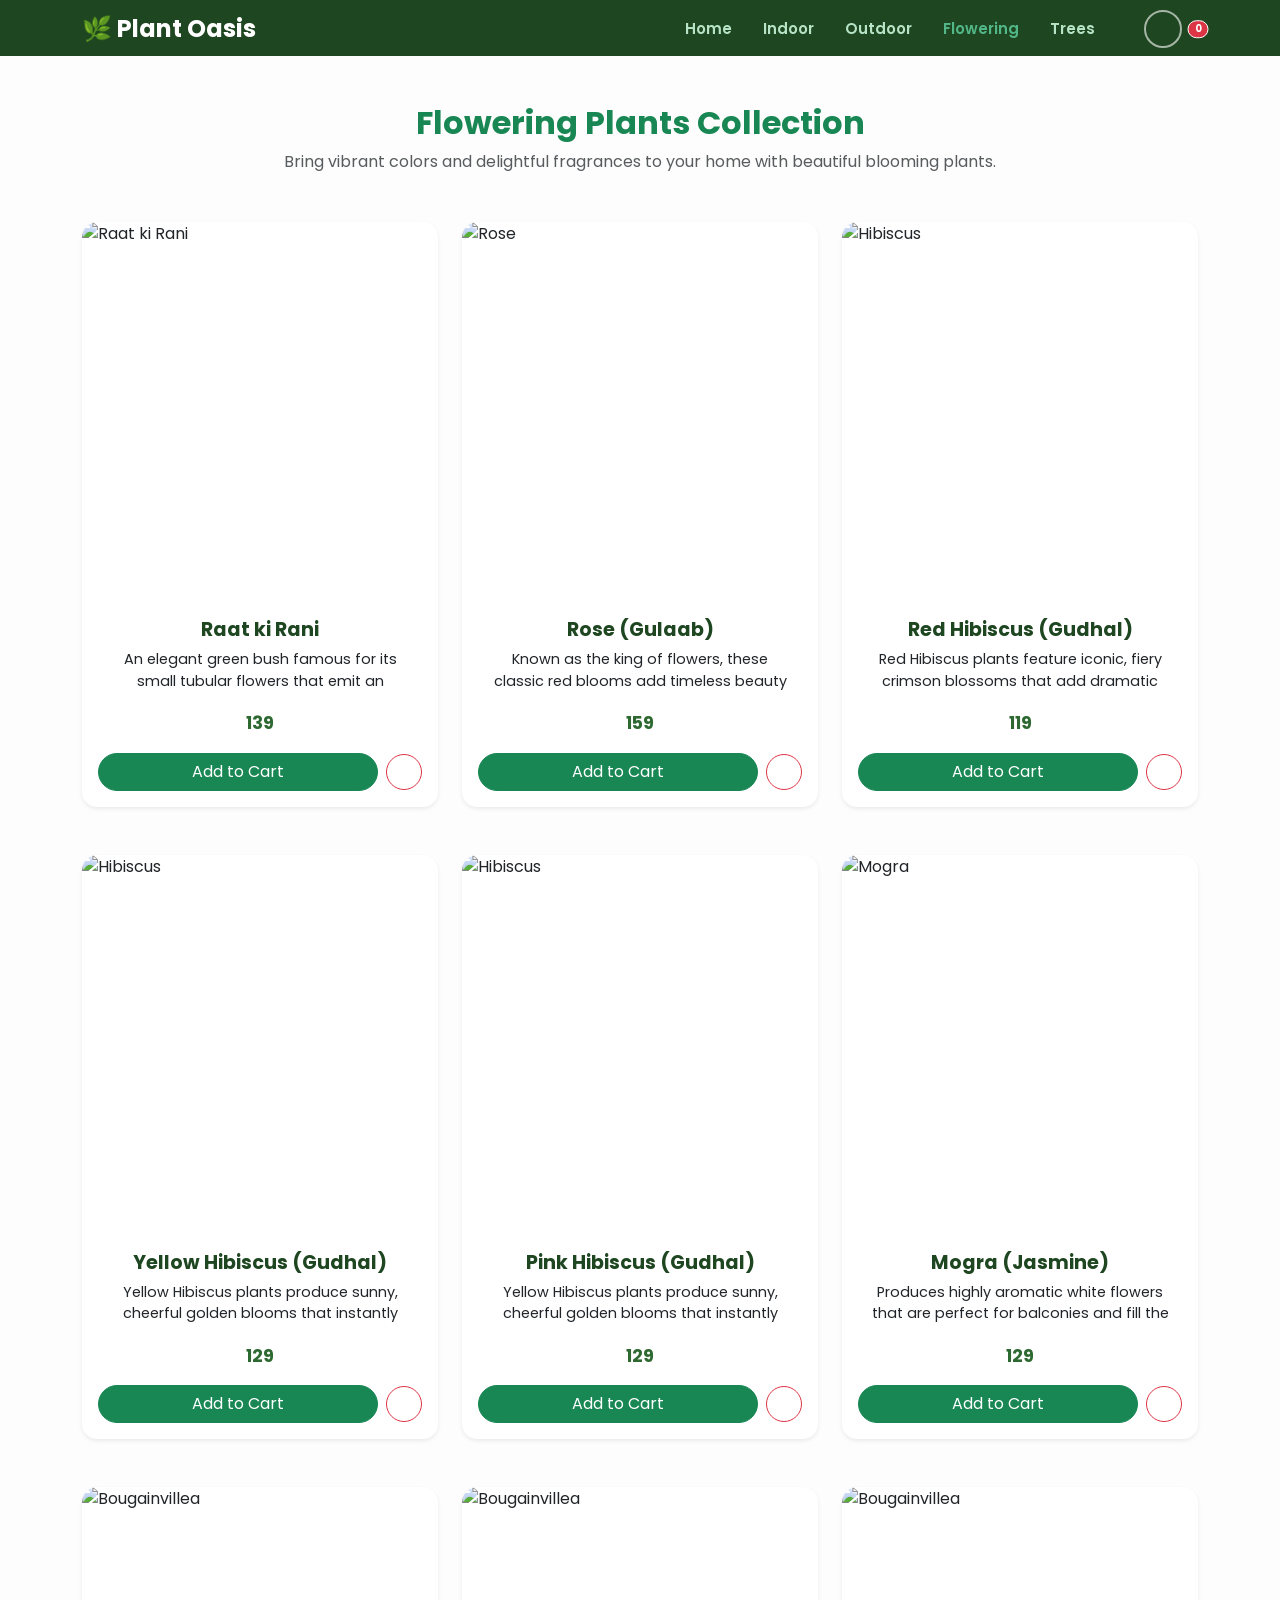
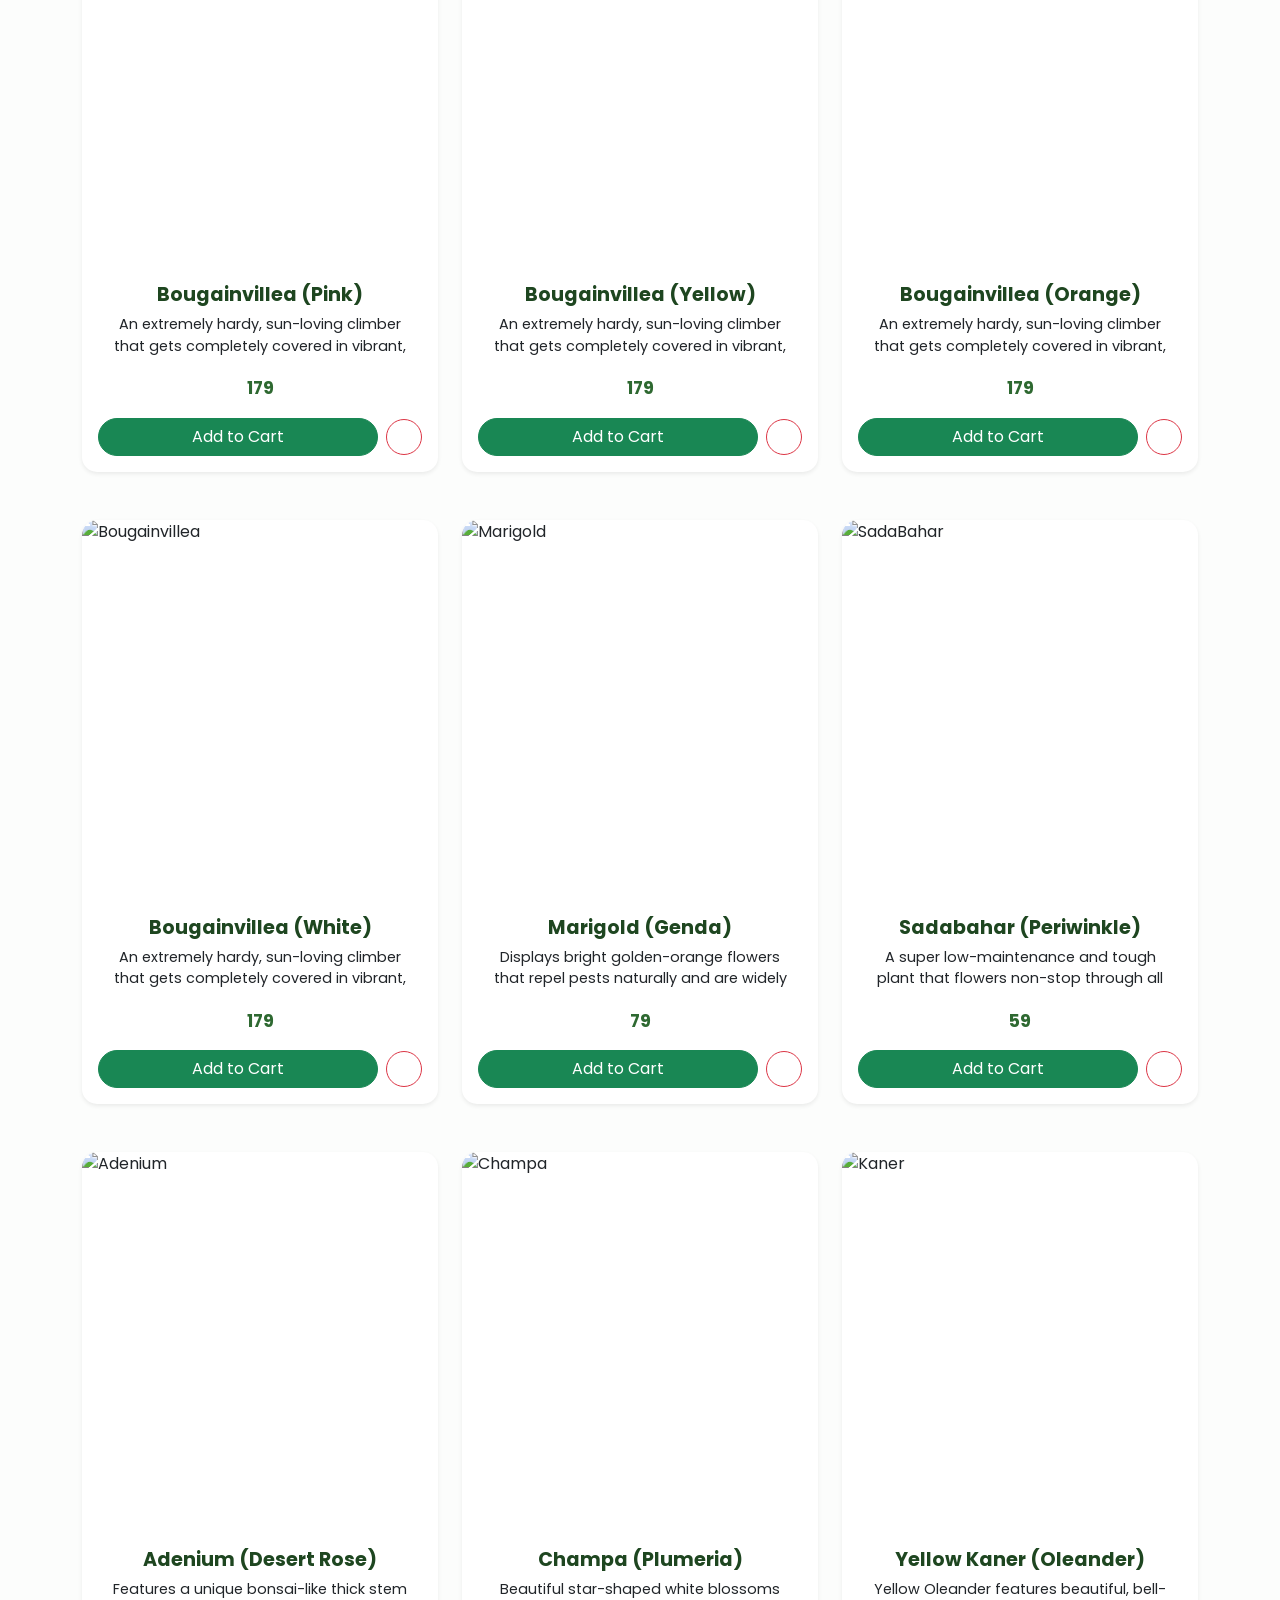
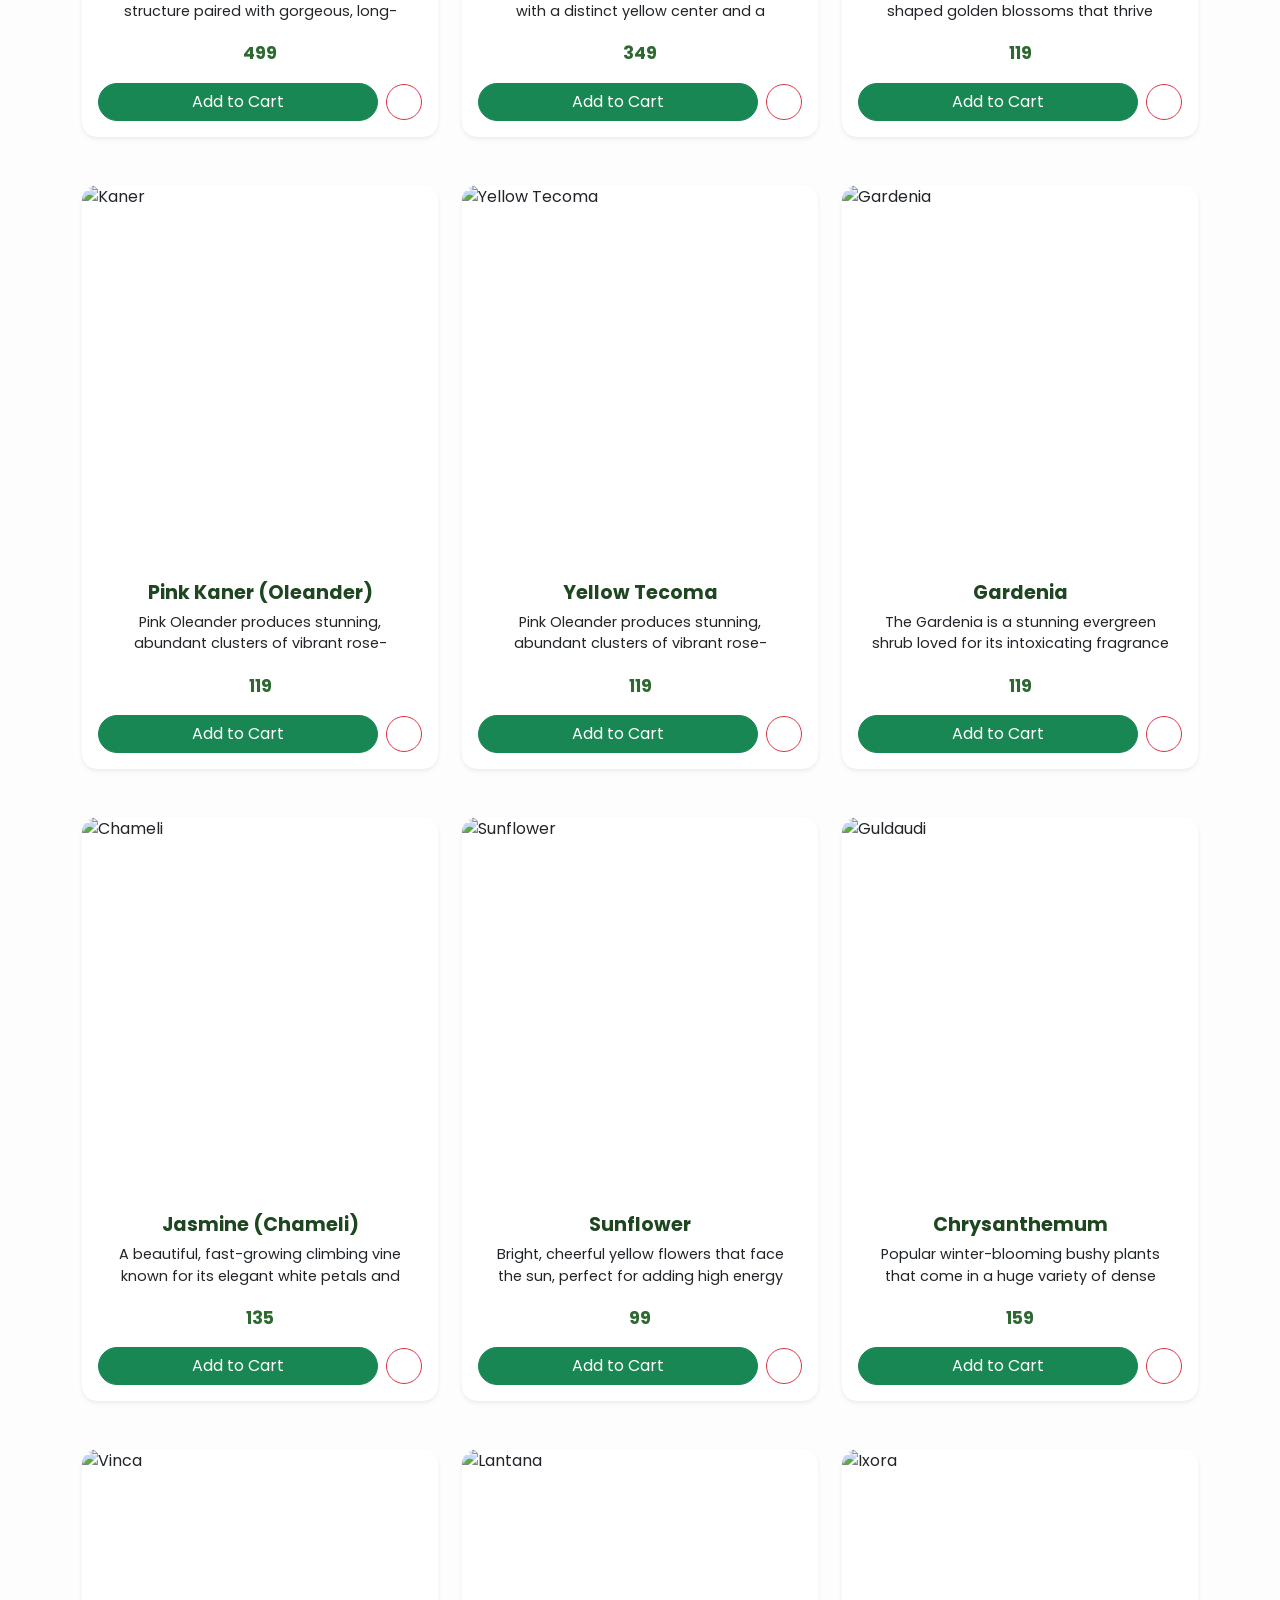
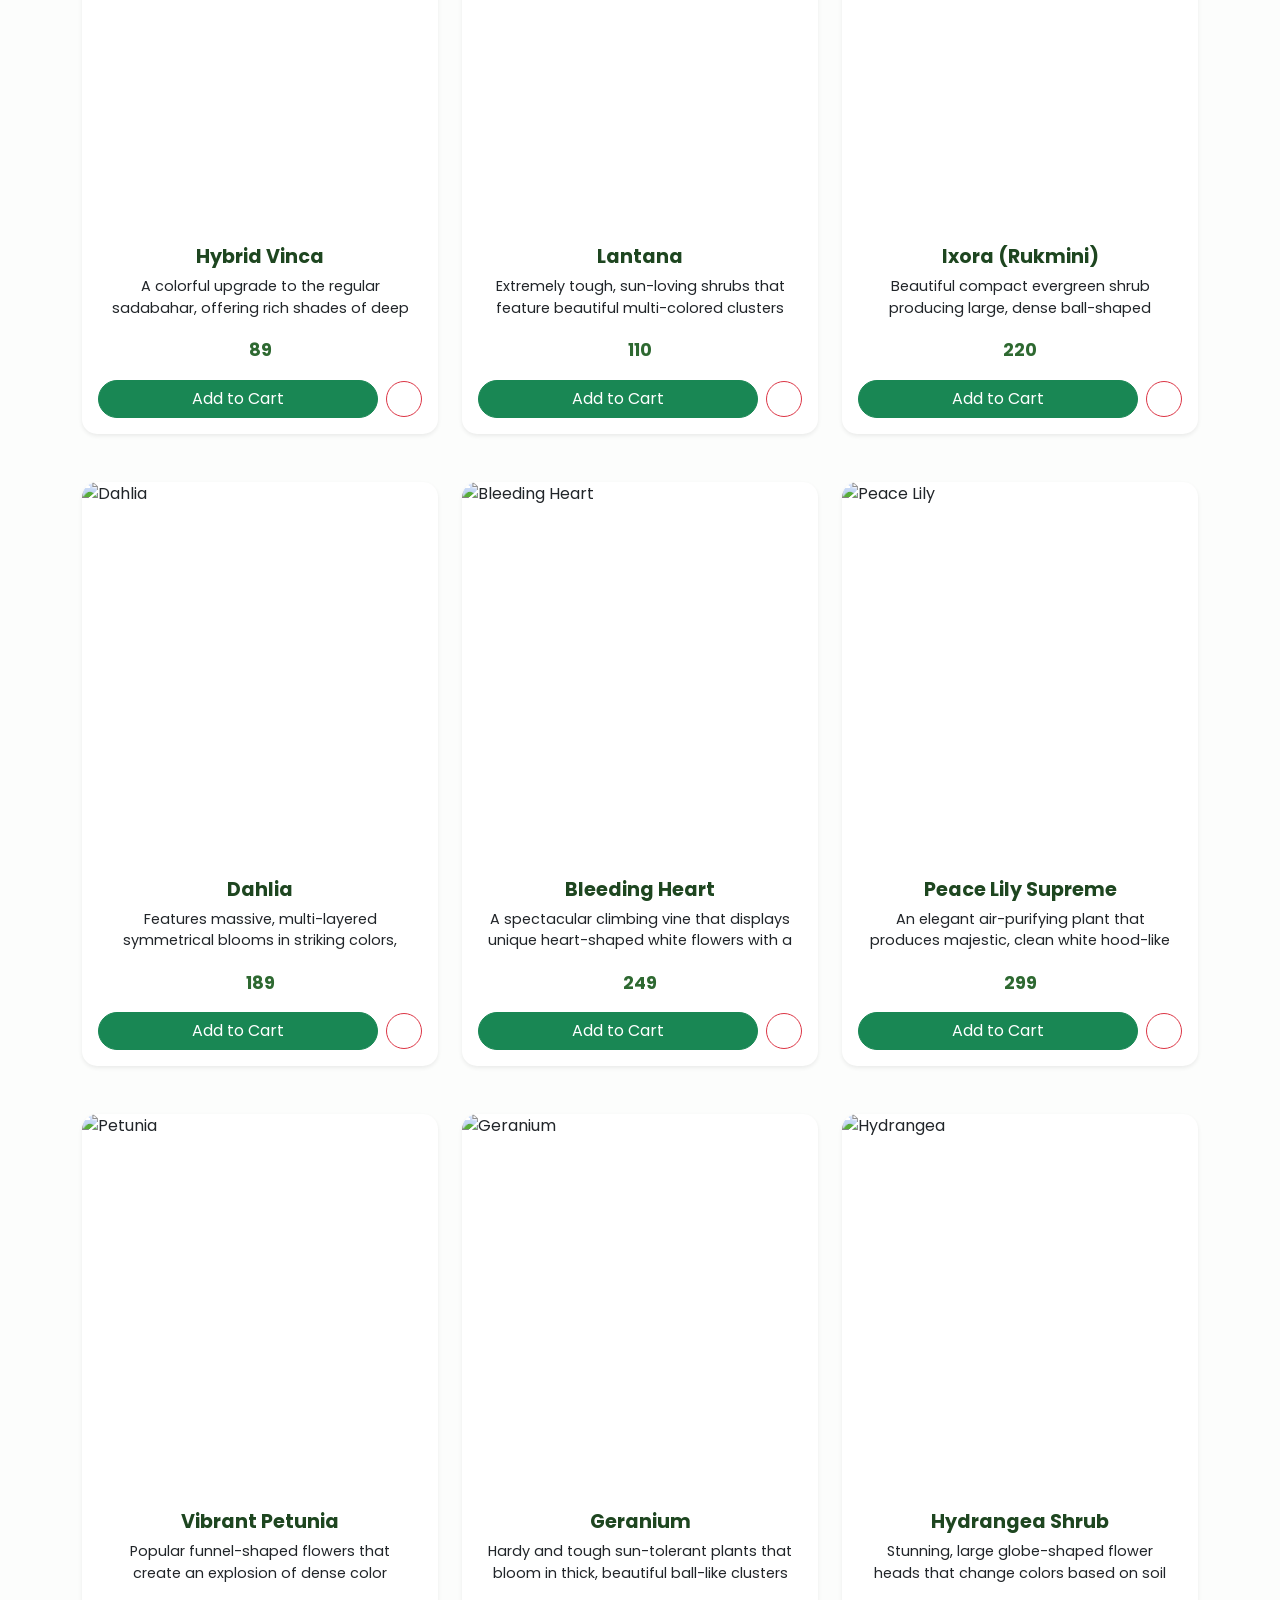
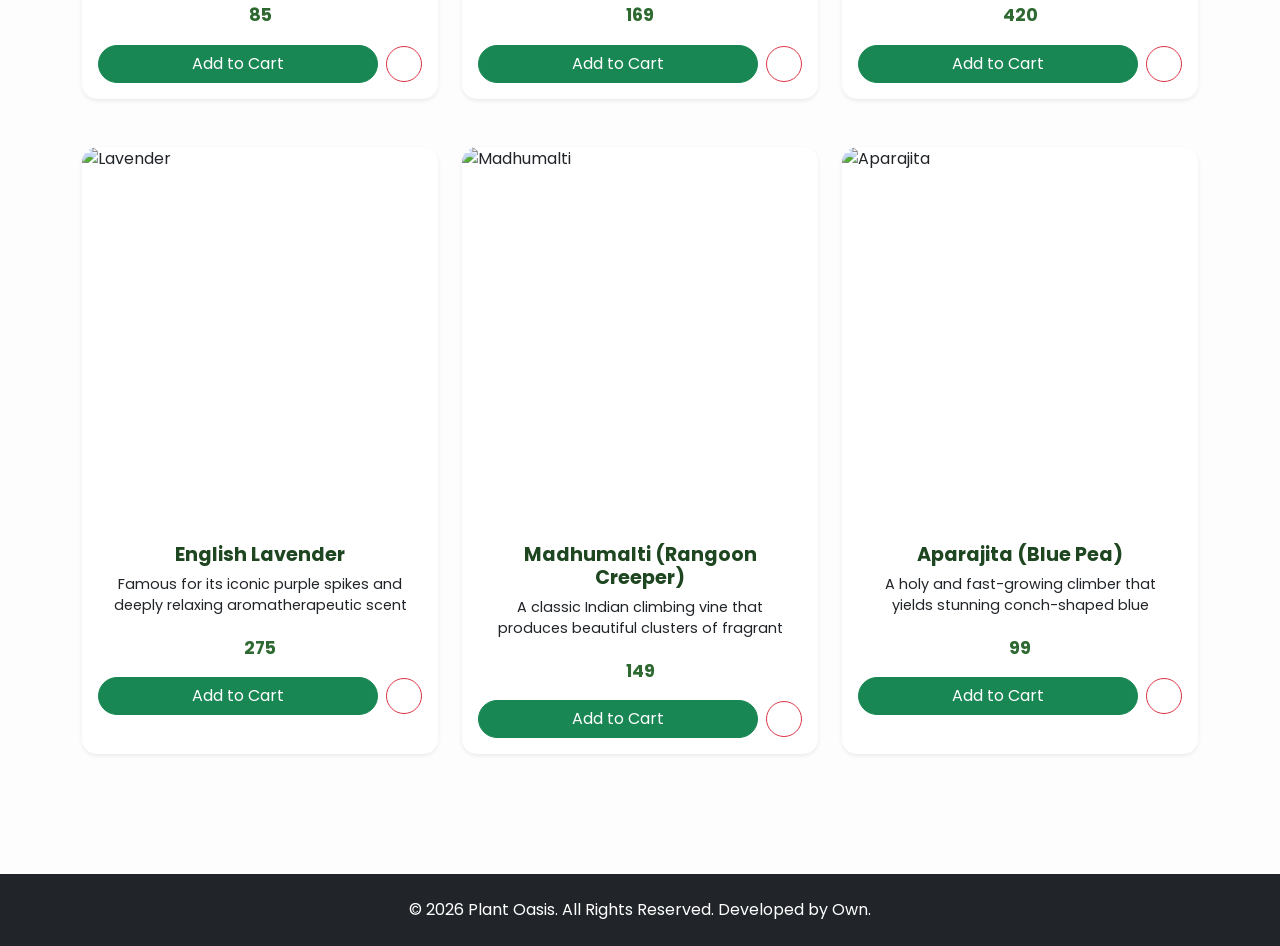
==== FloweringPlants.html @ c77a0c2a "Add files via upload" ====
<!DOCTYPE html>
<html lang="en">
<head>
    <meta charset="UTF-8">
    <meta name="viewport" content="width=device-width, initial-scale=1.0">
    <title>Flowering Plants</title>
    <link rel="preconnect" href="https://fonts.googleapis.com">
<link rel="preconnect" href="https://fonts.gstatic.com" crossorigin>
<link href="https://fonts.googleapis.com/css2?family=Poppins:wght@400;500;600;700&display=swap" rel="stylesheet">
    <link href="https://cdn.jsdelivr.net/npm/bootstrap@5.3.3/dist/css/bootstrap.min.css" rel="stylesheet">
    <script src="https://kit.fontawesome.com/7d5b9c692b.js" crossorigin="anonymous"></script>
    <link rel="stylesheet" href="plants.css">
</head>
<body>
    <nav class="navbar navbar-expand-lg navbar-dark bg-success sticky-top">
        <div class="container">
            <a class="navbar-brand fw-bold" href="index.html">🌿 Plant Oasis</a>
            <button class="navbar-toggler" type="button" data-bs-toggle="collapse" data-bs-target="#navbarNav">
                <span class="navbar-toggler-icon"></span>
            </button>
            <div class="collapse navbar-collapse" id="navbarNav">
                <ul class="navbar-nav ms-auto fw-semibold align-items-center">
                    <li class="nav-item"><a class="nav-link" href="index.html">Home</a></li>
                    <li class="nav-item"><a class="nav-link" href="IndoorPlants.html">Indoor</a></li>
                    <li class="nav-item"><a class="nav-link" href="OutDoorPlant.html">Outdoor</a></li>
                    <li class="nav-item"><a class="nav-link active" href="FloweringPlants.html">Flowering</a></li>
                    <li class="nav-item"><a class="nav-link" href="Tree.html">Trees</a></li>
                    <li class="nav-item ms-lg-3 mt-2 mt-lg-0">
                        <a href="Wishlist.html" class="nav-link position-relative d-inline-block p-0" title="Wishlist" style="line-height: 1;">  
                            <div class="wishlist-nav-icon">
                                <i class="fa-solid fa-heart"></i>
                            </div>
                            <span id="wishlist-badge" class="position-absolute badge rounded-pill bg-danger fw-bold d-none" 
                                style="font-size: 0.65rem; padding: 0.25em 0.45em; top: -5px; right: -5px; z-index: 5; border: 1px solid white; box-shadow: 0 2px 5px rgba(0,0,0,0.2);">
                                0
                            </span>
                        </a>
                    </li>
                    <!-- 🛒 SHOPPING CART ICON (Yeh navbar ke andar jod diya) -->
                    <li class="nav-item ms-lg-3 mt-2 mt-lg-0">
                        <a href="Cart.html" class="text-white position-relative fs-5" id="cart-icon">
                            <i class="fas fa-shopping-cart"></i>
                            <!-- 🔴 Cart Counter Badge -->
                            <span id="cart-count" class="position-absolute top-0 start-100 translate-middle badge rounded-pill bg-danger" style="font-size: 0.6rem;">
                                0
                            </span>
                        </a>
                    </li>
                </ul>
            </div>
        </div>
    </nav>

    <div class="container py-5">
    <div class="text-center mb-5">
        <h2 class="fw-bold text-success">Flowering Plants Collection</h2>
        <p class="text-muted">Bring vibrant colors and delightful fragrances to your home with beautiful blooming plants.</p>
    </div>

    <div class="row g-4">

        <div class="col-md-4 col-sm-6 mb-4">
            <div class="card h-100 shadow-sm custom-plant-card">
                <img src="https://m.media-amazon.com/images/I/51QL2hw3nNL.jpg" 
                class="card-img-top plant-img" alt="Raat ki Rani">
                <div class="card-body text-center">
                    <h5 class="card-title fw-bold plant-title">Raat ki Rani</h5>
                    <p class="card-text plant-text">An elegant green bush famous for its small tubular flowers that emit an incredibly sweet scent during the night.</p>
                    <span class="fw-bold d-block mb-3 plant-price"><i class="fa-solid fa-indian-rupee-sign"></i> 139</span>
                    <div class="d-flex gap-2 justify-content-center align-items-center">
                        <button class="btn btn-success rounded-pill add-to-cart-btn flex-grow-1">Add to Cart</button>
                        <button class="btn btn-outline-danger wishlist-btn" data-name="Raat ki Rani" data-price="139" data-img="https://m.media-amazon.com/images/I/51QL2hw3nNL.jpg">
                            <i class="fa-regular fa-heart"></i>
                        </button>
                    </div>
                </div>
            </div>
        </div>

        <div class="col-md-4 col-sm-6 mb-4">
            <div class="card h-100 shadow-sm custom-plant-card">
                <img src="https://m.media-amazon.com/images/I/61iywBmv39L._SL1300_.jpg" 
                class="card-img-top plant-img" alt="Rose">
                <div class="card-body text-center">
                    <h5 class="card-title fw-bold plant-title">Rose (Gulaab)</h5>
                    <p class="card-text plant-text">Known as the king of flowers, these classic red blooms add timeless beauty and a romantic fragrance to your garden.</p>
                    <span class="fw-bold d-block mb-3 plant-price"><i class="fa-solid fa-indian-rupee-sign"></i> 159</span>
                    <div class="d-flex gap-2 justify-content-center align-items-center">
                        <button class="btn btn-success rounded-pill add-to-cart-btn flex-grow-1">Add to Cart</button>
                        <button class="btn btn-outline-danger wishlist-btn" data-name="Rose (Gulaab)" data-price="159" data-img="https://m.media-amazon.com/images/I/61iywBmv39L._SL1300_.jpg">
                             <i class="fa-regular fa-heart"></i>
                        </button>
                    </div>
                </div>
            </div>
        </div>

        <div class="col-md-4 col-sm-6 mb-4">
            <div class="card h-100 shadow-sm custom-plant-card">
                <img src="https://images.pexels.com/photos/13339812/pexels-photo-13339812.jpeg?cs=srgb&dl=pexels-md-robin-mia-300281570-13339812.jpg&fm=jpg" 
                class="card-img-top plant-img" alt="Hibiscus">
                <div class="card-body text-center">
                    <h5 class="card-title fw-bold plant-title">Red Hibiscus (Gudhal)</h5>
                    <p class="card-text plant-text">Red Hibiscus plants feature iconic, fiery crimson blossoms that add dramatic flair and classic beauty to outdoor landscapes.</p>
                    <span class="fw-bold d-block mb-3 plant-price"><i class="fa-solid fa-indian-rupee-sign"></i> 119</span>
                    <div class="d-flex gap-2 justify-content-center align-items-center">
                        <button class="btn btn-success rounded-pill add-to-cart-btn flex-grow-1">Add to Cart</button>
                        <button class="btn btn-outline-danger wishlist-btn" data-name="Red Hibiscus (Gudhal)" data-price="119" data-img="https://images.pexels.com/photos/13339812/pexels-photo-13339812.jpeg?cs=srgb&dl=pexels-md-robin-mia-300281570-13339812.jpg&fm=jpg">
                            <i class="fa-regular fa-heart"></i>
                        </button>
                    </div>
                </div>
            </div>
        </div>

        <div class="col-md-4 col-sm-6 mb-4">
            <div class="card h-100 shadow-sm custom-plant-card">
                <img src="https://r2.community.samsung.com/t5/image/serverpage/image-id/2345518i079F89794EEE2C0D?v=v2" 
                class="card-img-top plant-img" alt="Hibiscus">
                <div class="card-body text-center">
                    <h5 class="card-title fw-bold plant-title">Yellow Hibiscus (Gudhal)</h5>
                    <p class="card-text plant-text">Yellow Hibiscus plants produce sunny, cheerful golden blooms that instantly bring an inviting tropical warmth to any garden.</p>
                    <span class="fw-bold d-block mb-3 plant-price"><i class="fa-solid fa-indian-rupee-sign"></i> 129</span>
                    <div class="d-flex gap-2 justify-content-center align-items-center">
                        <button class="btn btn-success rounded-pill add-to-cart-btn flex-grow-1">Add to Cart</button>
                        <button class="btn btn-outline-danger wishlist-btn" data-name="Yellow Hibiscus (Gudhal)" data-price="129" data-img="https://m.media-amazon.com/images/I/61iywBmv39L._SL1300_.jpg">
                            <i class="fa-regular fa-heart"></i>
                        </button>
                    </div>
                </div>
            </div>
        </div>

        <div class="col-md-4 col-sm-6 mb-4">
            <div class="card h-100 shadow-sm custom-plant-card">
                <img src="https://tse3.mm.bing.net/th/id/OIP.RM_22S1Rd_orLgVsEEIkTAHaJ4?w=960&h=1280&rs=1&pid=ImgDetMain&o=7&rm=3" 
                class="card-img-top plant-img" alt="Hibiscus">
                <div class="card-body text-center">
                    <h5 class="card-title fw-bold plant-title">Pink Hibiscus (Gudhal)</h5>
                    <p class="card-text plant-text">Yellow Hibiscus plants produce sunny, cheerful golden blooms that instantly bring an inviting tropical warmth to any garden.</p>
                    <span class="fw-bold d-block mb-3 plant-price"><i class="fa-solid fa-indian-rupee-sign"></i> 129</span>
                    <div class="d-flex gap-2 justify-content-center align-items-center">
                    <button class="btn btn-success rounded-pill add-to-cart-btn flex-grow-1">Add to Cart</button>
                    <button class="btn btn-outline-danger wishlist-btn" data-name="Pink Hibiscus (Gudhal)" data-price="129" data-img="https://tse3.mm.bing.net/th/id/OIP.RM_22S1Rd_orLgVsEEIkTAHaJ4?w=960&h=1280&rs=1&pid=ImgDetMain&o=7&rm=3">
                        <i class="fa-regular fa-heart"></i>
                    </button>
                    </div>

                </div>
            </div>
        </div>

        <div class="col-md-4 col-sm-6 mb-4">
            <div class="card h-100 shadow-sm custom-plant-card">
                <img src="https://i.pinimg.com/736x/4c/41/d5/4c41d528c02bb328b92af82759223050.jpg" 
                class="card-img-top plant-img" alt="Mogra">
                <div class="card-body text-center">
                    <h5 class="card-title fw-bold plant-title">Mogra (Jasmine)</h5>
                    <p class="card-text plant-text">Produces highly aromatic white flowers that are perfect for balconies and fill the evening air with a soothing scent.</p>
                    <span class="fw-bold d-block mb-3 plant-price"><i class="fa-solid fa-indian-rupee-sign"></i> 129</span>
                   <div class="d-flex gap-2 justify-content-center align-items-center">
                        <button class="btn btn-success rounded-pill add-to-cart-btn flex-grow-1">Add to Cart</button>
                        <button class="btn btn-outline-danger wishlist-btn" data-name="Mogra" data-price="129" data-img="https://i.pinimg.com/736x/4c/41/d5/4c41d528c02bb328b92af82759223050.jpg">
                            <i class="fa-regular fa-heart"></i>
                        </button>
                    </div>

                </div>
            </div>
        </div>

        <div class="col-md-4 col-sm-6 mb-4">
            <div class="card h-100 shadow-sm custom-plant-card">
                <img src="https://i.etsystatic.com/26687866/r/il/7b5530/3174641197/il_600x600.3174641197_asu5.jpg" 
                class="card-img-top plant-img" alt="Bougainvillea">
                <div class="card-body text-center">
                    <h5 class="card-title fw-bold plant-title">Bougainvillea (Pink)</h5>
                    <p class="card-text plant-text">An extremely hardy, sun-loving climber that gets completely covered in vibrant, paper-like colorful bracts.</p>
                    <span class="fw-bold d-block mb-3 plant-price"><i class="fa-solid fa-indian-rupee-sign"></i> 179</span>
                    <div class="d-flex gap-2 justify-content-center align-items-center">
                        <button class="btn btn-success rounded-pill add-to-cart-btn flex-grow-1">Add to Cart</button>
                        <button class="btn btn-outline-danger wishlist-btn" data-name="Bougainvillea (Pink)" data-price="179" data-img="https://i.etsystatic.com/26687866/r/il/7b5530/3174641197/il_600x600.3174641197_asu5.jpg">
                            <i class="fa-regular fa-heart"></i>
                        </button>
                    </div>

                </div>
            </div>
        </div>

        <div class="col-md-4 col-sm-6 mb-4">
            <div class="card h-100 shadow-sm custom-plant-card">
                <img src="https://shindebai.home.blog/wp-content/uploads/2019/04/bougainvillea-orange_uk_500_0020276.jpg" 
                class="card-img-top plant-img" alt="Bougainvillea">
                <div class="card-body text-center">
                    <h5 class="card-title fw-bold plant-title">Bougainvillea (Yellow)</h5>
                    <p class="card-text plant-text">An extremely hardy, sun-loving climber that gets completely covered in vibrant, paper-like colorful bracts.</p>
                    <span class="fw-bold d-block mb-3 plant-price"><i class="fa-solid fa-indian-rupee-sign"></i> 179</span>
                   <div class="d-flex gap-2 justify-content-center align-items-center">
                        <button class="btn btn-success rounded-pill add-to-cart-btn flex-grow-1">Add to Cart</button>
                        <button class="btn btn-outline-danger wishlist-btn" data-name="Bougainvillea (Yellow)" data-price="179" data-img="https://shindebai.home.blog/wp-content/uploads/2019/04/bougainvillea-orange_uk_500_0020276.jpg">
                            <i class="fa-regular fa-heart"></i>
                        </button>
                    </div>
                </div>
            </div>
        </div>

        <div class="col-md-4 col-sm-6 mb-4">
            <div class="card h-100 shadow-sm custom-plant-card">
                <img src="https://tse1.explicit.bing.net/th/id/OIP.ePGW1QcUDIMA7EbgJt6WnQHaJQ?rs=1&pid=ImgDetMain&o=7&rm=3" 
                class="card-img-top plant-img" alt="Bougainvillea">
                <div class="card-body text-center">
                    <h5 class="card-title fw-bold plant-title">Bougainvillea (Orange)</h5>
                    <p class="card-text plant-text">An extremely hardy, sun-loving climber that gets completely covered in vibrant, paper-like colorful bracts.</p>
                    <span class="fw-bold d-block mb-3 plant-price"><i class="fa-solid fa-indian-rupee-sign"></i> 179</span>
                    <div class="d-flex gap-2 justify-content-center align-items-center">
                        <button class="btn btn-success rounded-pill add-to-cart-btn flex-grow-1">Add to Cart</button>
                        <button class="btn btn-outline-danger wishlist-btn" data-name="Bougainvillea (Orange)" data-price="179" data-img="https://tse1.explicit.bing.net/th/id/OIP.ePGW1QcUDIMA7EbgJt6WnQHaJQ?rs=1&pid=ImgDetMain&o=7&rm=3">
                            <i class="fa-regular fa-heart"></i>
                        </button>
                    </div>
                </div>
            </div>
        </div>

        <div class="col-md-4 col-sm-6 mb-4">
            <div class="card h-100 shadow-sm custom-plant-card">
                <img src="https://tse1.mm.bing.net/th/id/OIP.ivRRAjtWlrsUpGfKhR3F3QHaHK?rs=1&pid=ImgDetMain&o=7&rm=3" 
                class="card-img-top plant-img" alt="Bougainvillea">
                <div class="card-body text-center">
                    <h5 class="card-title fw-bold plant-title">Bougainvillea (White)</h5>
                    <p class="card-text plant-text">An extremely hardy, sun-loving climber that gets completely covered in vibrant, paper-like colorful bracts.</p>
                    <span class="fw-bold d-block mb-3 plant-price"><i class="fa-solid fa-indian-rupee-sign"></i> 179</span>
                    <div class="d-flex gap-2 justify-content-center align-items-center">
                        <button class="btn btn-success rounded-pill add-to-cart-btn flex-grow-1">Add to Cart</button>
                        <button class="btn btn-outline-danger wishlist-btn" data-name="Bougainvillea (White)" data-price="179" data-img="https://tse1.mm.bing.net/th/id/OIP.ivRRAjtWlrsUpGfKhR3F3QHaHK?rs=1&pid=ImgDetMain&o=7&rm=3">
                            <i class="fa-regular fa-heart"></i>
                        </button>
                    </div>
                </div>
            </div>
        </div>

        <div class="col-md-4 col-sm-6 mb-4">
            <div class="card h-100 shadow-sm custom-plant-card">
                <img src="https://www.thespruce.com/thmb/5n-Yc64K86Gmi8qjId7AzTfksug=/1500x0/filters:no_upscale():max_bytes(150000):strip_icc()/growing-mexican-marigolds-tagetes-erecta-5101113-07-0aac4aeb742b4d209d34aa9da144df7a.JPG" 
                class="card-img-top plant-img" alt="Marigold">
                <div class="card-body text-center">
                    <h5 class="card-title fw-bold plant-title">Marigold (Genda)</h5>
                    <p class="card-text plant-text">Displays bright golden-orange flowers that repel pests naturally and are widely used for traditional festive decorations.</p>
                    <span class="fw-bold d-block mb-3 plant-price"><i class="fa-solid fa-indian-rupee-sign"></i> 79</span>
                    <div class="d-flex gap-2 justify-content-center align-items-center">
                        <button class="btn btn-success rounded-pill add-to-cart-btn flex-grow-1">Add to Cart</button>
                        <button class="btn btn-outline-danger wishlist-btn" data-name="Marigold (Genda)" data-price="79" data-img="https://www.thespruce.com/thmb/5n-Yc64K86Gmi8qjId7AzTfksug=/1500x0/filters:no_upscale():max_bytes(150000):strip_icc()/growing-mexican-marigolds-tagetes-erecta-5101113-07-0aac4aeb742b4d209d34aa9da144df7a.JPG">
                            <i class="fa-regular fa-heart"></i>
                        </button>
                    </div>
                </div>
            </div>
        </div>

        <div class="col-md-4 col-sm-6 mb-4">
            <div class="card h-100 shadow-sm custom-plant-card">
                <img src="https://thumbs.dreamstime.com/b/beautiful-image-madagascar-periwinkle-flowers-plant-taken-my-house-s-lawn-madagascar-periwinkle-evergreen-erect-258888096.jpg" 
                class="card-img-top plant-img" alt="SadaBahar">
                <div class="card-body text-center">
                    <h5 class="card-title fw-bold plant-title">Sadabahar (Periwinkle)</h5>
                    <p class="card-text plant-text">A super low-maintenance and tough plant that flowers non-stop through all types of weather seasons.</p>
                    <span class="fw-bold d-block mb-3 plant-price"><i class="fa-solid fa-indian-rupee-sign"></i> 59</span>
                    <div class="d-flex gap-2 justify-content-center align-items-center">
                        <button class="btn btn-success rounded-pill add-to-cart-btn flex-grow-1">Add to Cart</button>
                        <button class="btn btn-outline-danger wishlist-btn" data-name="Sadabahar (Periwinkle)" data-price="59" data-img="https://thumbs.dreamstime.com/b/beautiful-image-madagascar-periwinkle-flowers-plant-taken-my-house-s-lawn-madagascar-periwinkle-evergreen-erect-258888096.jpg">
                            <i class="fa-regular fa-heart"></i>
                        </button>
                    </div>
                </div>
            </div>
        </div>

        <div class="col-md-4 col-sm-6 mb-4">
            <div class="card h-100 shadow-sm custom-plant-card">
                <img src="https://exoticseedemporium.com/cdn/shop/products/adesum_obesum.jpg?v=1582216215&width=533" 
                class="card-img-top plant-img" alt="Adenium">
                <div class="card-body text-center">
                    <h5 class="card-title fw-bold plant-title">Adenium (Desert Rose)</h5>
                    <p class="card-text plant-text">Features a unique bonsai-like thick stem structure paired with gorgeous, long-lasting pink and white shades.</p>
                    <span class="fw-bold d-block mb-3 plant-price"><i class="fa-solid fa-indian-rupee-sign"></i> 499</span>
                    <div class="d-flex gap-2 justify-content-center align-items-center">
                        <button class="btn btn-success rounded-pill add-to-cart-btn flex-grow-1">Add to Cart</button>
                        <button class="btn btn-outline-danger wishlist-btn" data-name="Adenium (Desert Rose)" data-price="499" data-img="https://exoticseedemporium.com/cdn/shop/products/adesum_obesum.jpg?v=1582216215&width=533">
                            <i class="fa-regular fa-heart"></i>
                        </button>
                    </div>
                </div>
            </div>
        </div>

        <div class="col-md-4 col-sm-6 mb-4">
            <div class="card h-100 shadow-sm custom-plant-card">
                <img src="https://images.unsplash.com/photo-1717748903944-8232cdf47a65?w=600&auto=format&fit=crop&q=60&ixlib=rb-4.1.0&ixid=M3wxMjA3fDB8MHxzZWFyY2h8MTB8fHBsdW1lcmlhJTIwcGxhbnR8ZW58MHx8MHx8fDA%3D"
                 class="card-img-top plant-img" alt="Champa">
                <div class="card-body text-center">
                    <h5 class="card-title fw-bold plant-title">Champa (Plumeria)</h5>
                    <p class="card-text plant-text">Beautiful star-shaped white blossoms with a distinct yellow center and a heavenly, relaxing fragrance.</p>
                    <span class="fw-bold d-block mb-3 plant-price"><i class="fa-solid fa-indian-rupee-sign"></i> 349</span>
                    <div class="d-flex gap-2 justify-content-center align-items-center">
                        <button class="btn btn-success rounded-pill add-to-cart-btn flex-grow-1">Add to Cart</button>
                        <button class="btn btn-outline-danger wishlist-btn" data-name="Champa (Plumeria)" data-price="349" data-img="https://images.unsplash.com/photo-1717748903944-8232cdf47a65?w=600&auto=format&fit=crop&q=60&ixlib=rb-4.1.0&ixid=M3wxMjA3fDB8MHxzZWFyY2h8MTB8fHBsdW1lcmlhJTIwcGxhbnR8ZW58MHx8MHx8fDA%3D">
                            <i class="fa-regular fa-heart"></i>
                        </button>
                    </div>
                </div>
            </div>
        </div>

        <div class="col-md-4 col-sm-6 mb-4">
            <div class="card h-100 shadow-sm custom-plant-card">
                <img src="https://www.datocms-assets.com/47611/1629166287-cascabelathevetia1.jpg?auto=format&fit=max&w=1000" 
                class="card-img-top plant-img" alt="Kaner">
                <div class="card-body text-center">
                    <h5 class="card-title fw-bold plant-title"> Yellow Kaner (Oleander)</h5>
                    <p class="card-text plant-text">Yellow Oleander features beautiful, bell-shaped golden blossoms that thrive effortlessly in bright, sun-drenched gardens.</p>
                    <span class="fw-bold d-block mb-3 plant-price"><i class="fa-solid fa-indian-rupee-sign"></i> 119</span>
                    <div class="d-flex gap-2 justify-content-center align-items-center">
                        <button class="btn btn-success rounded-pill add-to-cart-btn flex-grow-1">Add to Cart</button>
                        <button class="btn btn-outline-danger wishlist-btn" data-name="Yellow Kaner (Oleander)" data-price="119" data-img="https://www.datocms-assets.com/47611/1629166287-cascabelathevetia1.jpg?auto=format&fit=max&w=1000">
                            <i class="fa-regular fa-heart"></i>
                        </button>
                    </div>
                </div>
            </div>
        </div>
        <div class="col-md-4 col-sm-6 mb-4">
            <div class="card h-100 shadow-sm custom-plant-card">
                <img src="https://s.ecrater.com/stores/50831/55a8e5a7c95f0_50831b.jpg" 
                class="card-img-top plant-img" alt="Kaner">
                <div class="card-body text-center">
                    <h5 class="card-title fw-bold plant-title">Pink Kaner (Oleander)</h5>
                    <p class="card-text plant-text">Pink Oleander produces stunning, abundant clusters of vibrant rose-colored flowers on hardy, drought-tolerant shrubs.</p>
                    <span class="fw-bold d-block mb-3 plant-price"><i class="fa-solid fa-indian-rupee-sign"></i> 119</span>
                   <div class="d-flex gap-2 justify-content-center align-items-center">
                        <button class="btn btn-success rounded-pill add-to-cart-btn flex-grow-1">Add to Cart</button>
                        <button class="btn btn-outline-danger wishlist-btn" data-name="Pink Kaner (Oleander)" data-price="119" data-img="https://s.ecrater.com/stores/50831/55a8e5a7c95f0_50831b.jpg">
                            <i class="fa-regular fa-heart"></i>
                        </button>
                    </div>
                </div>
            </div>
        </div>

        <div class="col-md-4 col-sm-6 mb-4">
            <div class="card h-100 shadow-sm custom-plant-card">
                <img src="https://tse2.mm.bing.net/th/id/OIP.dqinYEe7eLOIl-EHZzXc5gHaJL?rs=1&pid=ImgDetMain&o=7&rm=3" 
                class="card-img-top plant-img" alt="Yellow Tecoma">
                <div class="card-body text-center">
                    <h5 class="card-title fw-bold plant-title">Yellow Tecoma</h5>
                    <p class="card-text plant-text">Pink Oleander produces stunning, abundant clusters of vibrant rose-colored flowers on hardy, drought-tolerant shrubs.</p>
                    <span class="fw-bold d-block mb-3 plant-price"><i class="fa-solid fa-indian-rupee-sign"></i> 119</span>
                   <div class="d-flex gap-2 justify-content-center align-items-center">
                        <button class="btn btn-success rounded-pill add-to-cart-btn flex-grow-1">Add to Cart</button>
                        <button class="btn btn-outline-danger wishlist-btn" data-name="Yellow Tecoma" data-price="119" data-img="https://tse2.mm.bing.net/th/id/OIP.dqinYEe7eLOIl-EHZzXc5gHaJL?rs=1&pid=ImgDetMain&o=7&rm=3">
                            <i class="fa-regular fa-heart"></i>
                        </button>
                    </div>
                </div>
            </div>
        </div>

        <div class="col-md-4 col-sm-6 mb-4">
            <div class="card h-100 shadow-sm custom-plant-card">
                <img src="https://plantcaretoday.com/wp-content/uploads/sm-24829-august-beauty-gardenia-t1-768x768.jpg" 
                class="card-img-top plant-img" alt="Gardenia">
                <div class="card-body text-center">
                    <h5 class="card-title fw-bold plant-title">Gardenia</h5>
                    <p class="card-text plant-text">The Gardenia is a stunning evergreen shrub loved for its intoxicating fragrance and creamy-white, rose-like summer blooms.</p>
                    <span class="fw-bold d-block mb-3 plant-price"><i class="fa-solid fa-indian-rupee-sign"></i> 119</span>
                   <div class="d-flex gap-2 justify-content-center align-items-center">
                        <button class="btn btn-success rounded-pill add-to-cart-btn flex-grow-1">Add to Cart</button>
                        <button class="btn btn-outline-danger wishlist-btn" data-name="Gardenia" data-price="119" data-img="https://plantcaretoday.com/wp-content/uploads/sm-24829-august-beauty-gardenia-t1-768x768.jpg">
                            <i class="fa-regular fa-heart"></i>
                        </button>
                    </div>
                </div>
            </div>
        </div>

        <!-- 11. Jasmine (Chameli) -->
        <div class="col-md-4 col-sm-6 mb-4">
            <div class="card h-100 shadow-sm custom-plant-card">
                <img src="https://media.istockphoto.com/id/1383822119/photo/pollen-of-gardenia-blooming.jpg?s=170667a&w=0&k=20&c=hbPTGhz6dgnOOLJyL1rfpQZ5zlT3vPDcCVZcihuXAbE=" 
                class="card-img-top plant-img" alt="Chameli">
                <div class="card-body text-center">
                    <h5 class="card-title fw-bold plant-title">Jasmine (Chameli)</h5>
                    <p class="card-text plant-text">A beautiful, fast-growing climbing vine known for its elegant white petals and sweet, refreshing traditional fragrance.</p>
                    <span class="fw-bold d-block mb-3 plant-price"><i class="fa-solid fa-indian-rupee-sign"></i> 135</span>
                    <div class="d-flex gap-2 justify-content-center align-items-center">
                        <button class="btn btn-success rounded-pill add-to-cart-btn flex-grow-1">Add to Cart</button>
                        <button class="btn btn-outline-danger wishlist-btn" data-name="Jasmine (Chameli)" data-price="135" data-img="https://media.istockphoto.com/id/1383822119/photo/pollen-of-gardenia-blooming.jpg?s=170667a&w=0&k=20&c=hbPTGhz6dgnOOLJyL1rfpQZ5zlT3vPDcCVZcihuXAbE=">
                            <i class="fa-regular fa-heart"></i>
                        </button>
                    </div>
                </div>
            </div>
        </div>

        <!-- 12. Sunflower (Surajmukhi) -->
        <div class="col-md-4 col-sm-6 mb-4">
            <div class="card h-100 shadow-sm custom-plant-card">
                <img src="https://tse1.mm.bing.net/th/id/OIP.e-9xOlYbfPPskzCP735sfwHaLH?w=1920&h=2880&rs=1&pid=ImgDetMain&o=7&rm=3" 
                class="card-img-top plant-img" alt="Sunflower">
                <div class="card-body text-center">
                    <h5 class="card-title fw-bold plant-title">Sunflower</h5>
                    <p class="card-text plant-text">Bright, cheerful yellow flowers that face the sun, perfect for adding high energy and a vibrant summer look to your garden.</p>
                    <span class="fw-bold d-block mb-3 plant-price"><i class="fa-solid fa-indian-rupee-sign"></i> 99</span>
                    <div class="d-flex gap-2 justify-content-center align-items-center">
                        <button class="btn btn-success rounded-pill add-to-cart-btn flex-grow-1">Add to Cart</button>
                        <button class="btn btn-outline-danger wishlist-btn" data-name="Sunflower" data-price="99" data-img="https://tse1.mm.bing.net/th/id/OIP.e-9xOlYbfPPskzCP735sfwHaLH?w=1920&h=2880&rs=1&pid=ImgDetMain&o=7&rm=3">
                            <i class="fa-regular fa-heart"></i>
                        </button>
                    </div>
                </div>
            </div>
        </div>

        <!-- 13. Chrysanthemum (Guldaudi) -->
        <div class="col-md-4 col-sm-6 mb-4">
            <div class="card h-100 shadow-sm custom-plant-card">
                <img src="https://www.urvann.com/s/6176774ef575bbd2b3331c8a/68d2869c4bfefbe61af2dc68/mun0324p-480x480.png" class="card-img-top plant-img" alt="Guldaudi">
                <div class="card-body text-center">
                    <h5 class="card-title fw-bold plant-title">Chrysanthemum</h5>
                    <p class="card-text plant-text">Popular winter-blooming bushy plants that come in a huge variety of dense colors like yellow, purple, and pure white.</p>
                    <span class="fw-bold d-block mb-3 plant-price"><i class="fa-solid fa-indian-rupee-sign"></i> 159</span>
                    <div class="d-flex gap-2 justify-content-center align-items-center">
                        <button class="btn btn-success rounded-pill add-to-cart-btn flex-grow-1">Add to Cart</button>
                        <button class="btn btn-outline-danger wishlist-btn" data-name="Chrysanthemum" data-price="159" data-img="https://www.urvann.com/s/6176774ef575bbd2b3331c8a/68d2869c4bfefbe61af2dc68/mun0324p-480x480.png">
                            <i class="fa-regular fa-heart"></i>
                        </button>
                    </div>
                </div>
            </div>
        </div>

        <!-- 14. Vinca (Hybrid Sadabahar) -->
        <div class="col-md-4 col-sm-6 mb-4">
            <div class="card h-100 shadow-sm custom-plant-card">
                <img src="https://tse2.mm.bing.net/th/id/OIP.3XIkELANuyvhQiqDNVCpQAHaHa?rs=1&pid=ImgDetMain&o=7&rm=3" class="card-img-top plant-img" alt="Vinca">
                <div class="card-body text-center">
                    <h5 class="card-title fw-bold plant-title">Hybrid Vinca</h5>
                    <p class="card-text plant-text">A colorful upgrade to the regular sadabahar, offering rich shades of deep red, pink, and dark purple with glossy green leaves.</p>
                    <span class="fw-bold d-block mb-3 plant-price"><i class="fa-solid fa-indian-rupee-sign"></i> 89</span>
                    <div class="d-flex gap-2 justify-content-center align-items-center">
                        <button class="btn btn-success rounded-pill add-to-cart-btn flex-grow-1">Add to Cart</button>
                        <button class="btn btn-outline-danger wishlist-btn" data-name="Hybrid Vinca" data-price="89" data-img="https://tse2.mm.bing.net/th/id/OIP.3XIkELANuyvhQiqDNVCpQAHaHa?rs=1&pid=ImgDetMain&o=7&rm=3">
                            <i class="fa-regular fa-heart"></i>
                        </button>
                    </div>
                </div>
            </div>
        </div>

        <!-- 15. Lantana Camara -->
        <div class="col-md-4 col-sm-6 mb-4">
            <div class="card h-100 shadow-sm custom-plant-card">
                <img src="https://cdn11.bigcommerce.com/s-jmzfi5zcr2/images/stencil/500x659/products/1328/6144/Luscious_Goldengate_Lantana_Flowering_in_Patio_Planter__47019.1610762186.jpg?c=2" 
                class="card-img-top plant-img" alt="Lantana">
                <div class="card-body text-center">
                    <h5 class="card-title fw-bold plant-title">Lantana</h5>
                    <p class="card-text plant-text">Extremely tough, sun-loving shrubs that feature beautiful multi-colored clusters of flowers, highly attractive to butterflies.</p>
                    <span class="fw-bold d-block mb-3 plant-price"><i class="fa-solid fa-indian-rupee-sign"></i> 110</span>
                    <div class="d-flex gap-2 justify-content-center align-items-center">
                        <button class="btn btn-success rounded-pill add-to-cart-btn flex-grow-1">Add to Cart</button>
                        <button class="btn btn-outline-danger wishlist-btn" data-name="Lantana" data-price="110" data-img="https://cdn11.bigcommerce.com/s-jmzfi5zcr2/images/stencil/500x659/products/1328/6144/Luscious_Goldengate_Lantana_Flowering_in_Patio_Planter__47019.1610762186.jpg?c=2">
                            <i class="fa-regular fa-heart"></i>
                        </button>
                    </div>
                </div>
            </div>
        </div>

        <!-- 16. Ixora (Rukmini) -->
        <div class="col-md-4 col-sm-6 mb-4">
            <div class="card h-100 shadow-sm custom-plant-card">
                <img src="https://i.pinimg.com/originals/f6/43/5a/f6435af0052f95027073d6d7f55ae183.jpg" class="card-img-top plant-img" alt="Ixora">
                <div class="card-body text-center">
                    <h5 class="card-title fw-bold plant-title">Ixora (Rukmini)</h5>
                    <p class="card-text plant-text">Beautiful compact evergreen shrub producing large, dense ball-shaped clusters of bright red and orange florets.</p>
                    <span class="fw-bold d-block mb-3 plant-price"><i class="fa-solid fa-indian-rupee-sign"></i> 220</span>
                    <div class="d-flex gap-2 justify-content-center align-items-center">
                        <button class="btn btn-success rounded-pill add-to-cart-btn flex-grow-1">Add to Cart</button>
                        <button class="btn btn-outline-danger wishlist-btn" data-name="Ixora (Rukmini)" data-price="220" data-img="https://i.pinimg.com/originals/f6/43/5a/f6435af0052f95027073d6d7f55ae183.jpg">
                            <i class="fa-regular fa-heart"></i>
                        </button>
                    </div>
                </div>
            </div>
        </div>
        

        <!-- 18. Dahlia -->
        <div class="col-md-4 col-sm-6 mb-4">
            <div class="card h-100 shadow-sm custom-plant-card">
                <img src="https://backyardville.b-cdn.net/wp-content/uploads/2023/08/8f633bf8-7224-4f41-b862-db5b423ccc4f.png" class="card-img-top plant-img" alt="Dahlia">
                <div class="card-body text-center">
                    <h5 class="card-title fw-bold plant-title">Dahlia</h5>
                    <p class="card-text plant-text">Features massive, multi-layered symmetrical blooms in striking colors, making them the absolute showstopper of any winter garden.</p>
                    <span class="fw-bold d-block mb-3 plant-price"><i class="fa-solid fa-indian-rupee-sign"></i> 189</span>
                   <div class="d-flex gap-2 justify-content-center align-items-center">
                        <button class="btn btn-success rounded-pill add-to-cart-btn flex-grow-1">Add to Cart</button>
                        <button class="btn btn-outline-danger wishlist-btn" data-name="Dahlia" data-price="189" data-img="https://backyardville.b-cdn.net/wp-content/uploads/2023/08/8f633bf8-7224-4f41-b862-db5b423ccc4f.png">
                            <i class="fa-regular fa-heart"></i>
                        </button>
                    </div>
                </div>
            </div>
        </div>

        <!-- 19. Bleeding Heart Vine -->
        <div class="col-md-4 col-sm-6 mb-4">
            <div class="card h-100 shadow-sm custom-plant-card">
                <img src="https://th.bing.com/th/id/R.42eeb2a00f7b420d371555ed2dc63215?rik=ceXz8l4K1XIP4g&riu=http%3a%2f%2fwww.seedworldgarden.com%2fcdn%2fshop%2ffiles%2f495579064xx99xxPBBH_x68xBLEEDINGx68xHEARTx68xSeedsx68xAnx68xOldx68xFashionedx68xFavoritex68x_1200x1200.jpg%3fv%3d1712216781&ehk=fXG%2fbBsNa4a%2fpU%2bUnWCq3pNmqv8LhkRoJ078JAgkv80%3d&risl=&pid=ImgRaw&r=0" 
                class="card-img-top plant-img" alt="Bleeding Heart">
                <div class="card-body text-center">
                    <h5 class="card-title fw-bold plant-title">Bleeding Heart</h5>
                    <p class="card-text plant-text">A spectacular climbing vine that displays unique heart-shaped white flowers with a brilliant crimson-red petal popping out.</p>
                    <span class="fw-bold d-block mb-3 plant-price"><i class="fa-solid fa-indian-rupee-sign"></i> 249</span>
                    <div class="d-flex gap-2 justify-content-center align-items-center">
                        <button class="btn btn-success rounded-pill add-to-cart-btn flex-grow-1">Add to Cart</button>
                        <button class="btn btn-outline-danger wishlist-btn" data-name="Bleeding Heart" data-price="159" data-img="https://th.bing.com/th/id/R.42eeb2a00f7b420d371555ed2dc63215?rik=ceXz8l4K1XIP4g&riu=http%3a%2f%2fwww.seedworldgarden.com%2fcdn%2fshop%2ffiles%2f495579064xx99xxPBBH_x68xBLEEDINGx68xHEARTx68xSeedsx68xAnx68xOldx68xFashionedx68xFavoritex68x_1200x1200.jpg%3fv%3d1712216781&ehk=fXG%2fbBsNa4a%2fpU%2bUnWCq3pNmqv8LhkRoJ078JAgkv80%3d&risl=&pid=ImgRaw&r=0">
                            <i class="fa-regular fa-heart"></i>
                        </button>
                    </div>
                </div>
            </div>
        </div>

        <!-- 20. Peace Lily (Flowering Indoor/Outdoor) -->
        <div class="col-md-4 col-sm-6 mb-4">
            <div class="card h-100 shadow-sm custom-plant-card">
                <img src="https://maisonlyinteriordesign.com/wp-content/uploads/2024/04/0_3_640_N-27-12.webp" class="card-img-top plant-img" alt="Peace Lily">
                <div class="card-body text-center">
                    <h5 class="card-title fw-bold plant-title">Peace Lily Supreme</h5>
                    <p class="card-text plant-text">An elegant air-purifying plant that produces majestic, clean white hood-like flowers, perfect for shaded balconies or patios.</p>
                    <span class="fw-bold d-block mb-3 plant-price"><i class="fa-solid fa-indian-rupee-sign"></i> 299</span>
                    <div class="d-flex gap-2 justify-content-center align-items-center">
                        <button class="btn btn-success rounded-pill add-to-cart-btn flex-grow-1">Add to Cart</button>
                        <button class="btn btn-outline-danger wishlist-btn" data-name="Peace Lily Supreme" data-price="299" data-img="https://maisonlyinteriordesign.com/wp-content/uploads/2024/04/0_3_640_N-27-12.webp">
                            <i class="fa-regular fa-heart"></i>
                        </button>
                    </div>
                </div>
            </div>
        </div>

        <!-- 21. Petunia -->
        <div class="col-md-4 col-sm-6 mb-4">
            <div class="card h-100 shadow-sm custom-plant-card">
                <img src="https://thumbs.dreamstime.com/b/pink-bell-shaped-flowers-trumpet-floes-249629167.jpg" class="card-img-top plant-img" alt="Petunia">
                <div class="card-body text-center">
                    <h5 class="card-title fw-bold plant-title">Vibrant Petunia</h5>
                    <p class="card-text plant-text">Popular funnel-shaped flowers that create an explosion of dense color cascades, looking absolutely beautiful in hanging baskets.</p>
                    <span class="fw-bold d-block mb-3 plant-price"><i class="fa-solid fa-indian-rupee-sign"></i> 85</span>
                   <div class="d-flex gap-2 justify-content-center align-items-center">
                        <button class="btn btn-success rounded-pill add-to-cart-btn flex-grow-1">Add to Cart</button>
                        <button class="btn btn-outline-danger wishlist-btn" data-name="Vibrant Petunia" data-price="85" data-img="https://thumbs.dreamstime.com/b/pink-bell-shaped-flowers-trumpet-floes-249629167.jp">
                            <i class="fa-regular fa-heart"></i>
                        </button>
                    </div>
                </div>
            </div>
        </div>

        <!-- 22. Geranium -->
        <div class="col-md-4 col-sm-6 mb-4">
            <div class="card h-100 shadow-sm custom-plant-card">
                <img src="https://th.bing.com/th/id/R.30f4f88d9561a5ee3dd3b9a0c40ef28b?rik=69P66YxpAams3g&riu=http%3a%2f%2fcdn.shopify.com%2fs%2ffiles%2f1%2f0620%2f2749%2f7724%2fproducts%2fgeranium-magnificum-shk-1_883a479f-584a-447e-9f2f-020408906350.jpg%3fv%3d1654603943&ehk=a92u%2fxkj%2fhg2eR96L1MDnfTw3hNfMAQVRTF0ogRc%2fu0%3d&risl=&pid=ImgRaw&r=0"
                 class="card-img-top plant-img" alt="Geranium">
                <div class="card-body text-center">
                    <h5 class="card-title fw-bold plant-title">Geranium</h5>
                    <p class="card-text plant-text">Hardy and tough sun-tolerant plants that bloom in thick, beautiful ball-like clusters of bright red, pink, and orange shades.</p>
                    <span class="fw-bold d-block mb-3 plant-price"><i class="fa-solid fa-indian-rupee-sign"></i> 169</span>
                    <div class="d-flex gap-2 justify-content-center align-items-center">
                        <button class="btn btn-success rounded-pill add-to-cart-btn flex-grow-1">Add to Cart</button>
                        <button class="btn btn-outline-danger wishlist-btn" data-name="Geranium" data-price="169" data-img="https://th.bing.com/th/id/R.30f4f88d9561a5ee3dd3b9a0c40ef28b?rik=69P66YxpAams3g&riu=http%3a%2f%2fcdn.shopify.com%2fs%2ffiles%2f1%2f0620%2f2749%2f7724%2fproducts%2fgeranium-magnificum-shk-1_883a479f-584a-447e-9f2f-020408906350.jpg%3fv%3d1654603943&ehk=a92u%2fxkj%2fhg2eR96L1MDnfTw3hNfMAQVRTF0ogRc%2fu0%3d&risl=&pid=ImgRaw&r=0">
                            <i class="fa-regular fa-heart"></i>
                        </button>
                    </div>
                </div>
            </div>
        </div>

        <!-- 23. Hydrangea -->
        <div class="col-md-4 col-sm-6 mb-4">
            <div class="card h-100 shadow-sm custom-plant-card">
                <img src="https://tse4.mm.bing.net/th/id/OIP.ufPPzH_5kTDhgipbGZRN7wHaKT?rs=1&pid=ImgDetMain&o=7&rm=3" class="card-img-top plant-img" alt="Hydrangea">
                <div class="card-body text-center">
                    <h5 class="card-title fw-bold plant-title">Hydrangea Shrub</h5>
                    <p class="card-text plant-text">Stunning, large globe-shaped flower heads that change colors based on soil pH, bringing a magical look to your garden paths.</p>
                    <span class="fw-bold d-block mb-3 plant-price"><i class="fa-solid fa-indian-rupee-sign"></i> 420</span>
                    <div class="d-flex gap-2 justify-content-center align-items-center">
                        <button class="btn btn-success rounded-pill add-to-cart-btn flex-grow-1">Add to Cart</button>
                        <button class="btn btn-outline-danger wishlist-btn" data-name="Hydrangea Shrub" data-price="420" data-img="https://tse4.mm.bing.net/th/id/OIP.ufPPzH_5kTDhgipbGZRN7wHaKT?rs=1&pid=ImgDetMain&o=7&rm=3">
                            <i class="fa-regular fa-heart"></i>
                        </button>
                    </div>
                </div>
            </div>
        </div>

        <!-- 24. Lavender -->
        <div class="col-md-4 col-sm-6 mb-4">
            <div class="card h-100 shadow-sm custom-plant-card">
                <img src="https://tse4.mm.bing.net/th/id/OIP.PaNsViKsStmlb0avrm-uFAHaLH?w=950&h=1426&rs=1&pid=ImgDetMain&o=7&rm=3" class="card-img-top plant-img" alt="Lavender">
                <div class="card-body text-center">
                    <h5 class="card-title fw-bold plant-title">English Lavender</h5>
                    <p class="card-text plant-text">Famous for its iconic purple spikes and deeply relaxing aromatherapeutic scent that naturally repels mosquitoes.</p>
                    <span class="fw-bold d-block mb-3 plant-price"><i class="fa-solid fa-indian-rupee-sign"></i> 275</span>
                    <div class="d-flex gap-2 justify-content-center align-items-center">
                        <button class="btn btn-success rounded-pill add-to-cart-btn flex-grow-1">Add to Cart</button>
                        <button class="btn btn-outline-danger wishlist-btn" data-name="English Lavender" data-price="279" data-img="https://tse4.mm.bing.net/th/id/OIP.PaNsViKsStmlb0avrm-uFAHaLH?w=950&h=1426&rs=1&pid=ImgDetMain&o=7&rm=3">
                            <i class="fa-regular fa-heart"></i>
                        </button>
                    </div>
                </div>
            </div>
        </div>

        <!-- 27. Madhumalti (Rangoon Creeper) -->
        <div class="col-md-4 col-sm-6 mb-4">
            <div class="card h-100 shadow-sm custom-plant-card">
                <img src="https://th.bing.com/th/id/OIP.NWniaDqoKOohdkGyo79U4gHaHZ?o=7rm=3&rs=1&pid=ImgDetMain&o=7&rm=3" class="card-img-top plant-img" alt="Madhumalti">
                <div class="card-body text-center">
                    <h5 class="card-title fw-bold plant-title">Madhumalti (Rangoon Creeper)</h5>
                    <p class="card-text plant-text">A classic Indian climbing vine that produces beautiful clusters of fragrant flowers that change color from white to pink and deep red.</p>
                    <span class="fw-bold d-block mb-3 plant-price"><i class="fa-solid fa-indian-rupee-sign"></i> 149</span>
                    <div class="d-flex gap-2 justify-content-center align-items-center">
                        <button class="btn btn-success rounded-pill add-to-cart-btn flex-grow-1">Add to Cart</button>
                        <button class="btn btn-outline-danger wishlist-btn" data-name="Madhumalti (Rangoon Creeper)" data-price="149" data-img="https://th.bing.com/th/id/OIP.NWniaDqoKOohdkGyo79U4gHaHZ?o=7rm=3&rs=1&pid=ImgDetMain&o=7&rm=3">
                            <i class="fa-regular fa-heart"></i>
                        </button>
                    </div>
                </div>
            </div>
        </div>

        <!-- 28. Aparajita (Butterfly Pea) -->
        <div class="col-md-4 col-sm-6 mb-4">
            <div class="card h-100 shadow-sm custom-plant-card">
                <img src="https://m.media-amazon.com/images/I/41y-Z5gQuvL.jpg" class="card-img-top plant-img" alt="Aparajita">
                <div class="card-body text-center">
                    <h5 class="card-title fw-bold plant-title">Aparajita (Blue Pea)</h5>
                    <p class="card-text plant-text">A holy and fast-growing climber that yields stunning conch-shaped blue flowers, famous for making healthy blue herbal tea.</p>
                    <span class="fw-bold d-block mb-3 plant-price"><i class="fa-solid fa-indian-rupee-sign"></i> 99</span>
                    <div class="d-flex gap-2 justify-content-center align-items-center">
                        <button class="btn btn-success rounded-pill add-to-cart-btn flex-grow-1">Add to Cart</button>
                        <button class="btn btn-outline-danger wishlist-btn" data-name="Aparajita (Blue Pea)" data-price="99" data-img="https://m.media-amazon.com/images/I/41y-Z5gQuvL.jpg">
                            <i class="fa-regular fa-heart"></i>
                        </button>
                    </div>
                </div>
            </div>
        </div>

    </div>
</div>



    <!-- 🛑 FOOTER -->
    <footer class="bg-dark text-white text-center py-4 mt-5">
        <p class="mb-0">&copy; 2026 Plant Oasis. All Rights Reserved. Developed by Own.</p>
    </footer>

    <!-- Bootstrap JS Bundle -->
    <script>
    let cart = JSON.parse(localStorage.getItem('cart')) || [];

    const cartBadge = document.getElementById('cart-count');
    if (cartBadge) {
        cartBadge.innerText = cart.reduce((total, item) => total + item.quantity, 0);
    }

    const allButtons = document.querySelectorAll('.add-to-cart-btn');

    allButtons.forEach(function(button) {
        button.addEventListener('click', function(event) {
            const card = event.target.closest('.custom-plant-card');
            if (!card) return;

            const title = card.querySelector('.card-title').innerText;
            const priceText = card.querySelector('.plant-price').innerText;
            const price = parseInt(priceText.replace(/[^\d]/g, '')); 
            const img = card.querySelector('.plant-img').src;

            const plant = {
                title: title,
                price: price,
                img: img,
                quantity: 1
            };

            const existingProductIndex = cart.findIndex(item => item.title === plant.title);
            
            if (existingProductIndex > -1) {
                cart[existingProductIndex].quantity += 1;
            } else {
                cart.push(plant);
            }

            localStorage.setItem('cart', JSON.stringify(cart));

            if (cartBadge) {
                cartBadge.innerText = cart.reduce((total, item) => total + item.quantity, 0);
            }

            alert(title + " added successfully! 🎉");
        });
    });

    // 1. Wishlist Badge ko update karne wala main function
    function updateWishlistBadge() {
        const wishlistBadge = document.getElementById('wishlist-badge');
        const wishlist = JSON.parse(localStorage.getItem('plantWishlist')) || [];
        
        if (wishlistBadge) {
            wishlistBadge.textContent = wishlist.length;
            // Agar list khali hai toh badge hide kar do, warna dikhao
            wishlistBadge.classList.toggle('d-none', wishlist.length === 0);
        }
    }

    // 2. Wishlist UI (Heart icon active/inactive) ko set karne wala function
    function updateWishlistUI() {
        const wishlist = JSON.parse(localStorage.getItem('plantWishlist')) || [];
        document.querySelectorAll('.wishlist-btn').forEach(btn => {
            const plantName = btn.getAttribute('data-name');
            const isWishlisted = wishlist.some(item => item.name === plantName);
            
            if (isWishlisted) {
                btn.classList.add('active');
                btn.innerHTML = '<i class="fa-solid fa-heart"></i>';
            } else {
                btn.classList.remove('active');
                btn.innerHTML = '<i class="fa-regular fa-heart"></i>';
            }
        });
    }

    // 3. Page load hote hi sab set karo
    document.addEventListener('DOMContentLoaded', function () {
        updateWishlistBadge();
        updateWishlistUI();

        // 4. Sabhi Wishlist buttons par click event lagao
        document.querySelectorAll('.wishlist-btn').forEach(btn => {
            btn.addEventListener('click', function (e) {
                e.preventDefault();
                
                // Sabse pehle tazza (latest) data uthao
                let wishlist = JSON.parse(localStorage.getItem('plantWishlist')) || [];
                const name = this.getAttribute('data-name');
                const price = this.getAttribute('data-price');
                const img = this.getAttribute('data-img');

                const index = wishlist.findIndex(item => item.name === name);

                if (index === -1) {
                    // Add to wishlist
                    wishlist.push({ name, price, img });
                } else {
                    // Remove from wishlist
                    wishlist.splice(index, 1);
                }

                // Storage mein save karo
                localStorage.setItem('plantWishlist', JSON.stringify(wishlist));

                // UI aur Badge dono ko update karo
                updateWishlistUI();
                updateWishlistBadge();
            });
        });
    });
</script>
</body>
</html>
---- plants.css ----
@import url('https://fonts.googleapis.com/css2?family=Poppins:wght@400;500;600;700&display=swap');
body {
    font-family: "Poppins";
    background-color: #fcfdfc;
    color: #333333;
}

.navbar{
    background-color: #1e4620 !important;
    padding: 15px 0 !important;
    transition: all 3s ease;
    padding-top: 6px !important;
    padding-bottom: 4px !important;

}
.navbar-brand {
    color: #ffffff !important;
    font-size: 24px;
    transition-timing-function: all 0.3s ease;
}
.nav-link {
    color: #b7e4c7 !important;
    margin-left: 15px;
    font-size: 15px;
    transition: color 0.3s ease;
}
.nav-link:hover, .nav-link.active{
    color: #52b788 !important;
}
.bg-light{
    background: linear-gradient(135deg, #f4f9f4 0%, #e8f5e9 100%) !important;
    padding-top: 80px !important;
    padding-bottom: 80px !important;
    min-height: 100vh;
    height: auto;
}
.sub-title{
    color: #2d6a4f;
    font-weight: 700;
    text-transform: uppercase;
    letter-spacing: 2px;
    font-size: 13px;
    display: inline-block;
    margin-bottom: 10px;
}
.main-heading{
    color: #1b4332;
    font-weight: 700;
    font-size: 46px;
    line-height: 1.25;
    margin-bottom: 20px;
}
.hero-desc{
    color: #555555;
    font-size: 16px;
    line-height: 1.6;
    margin-bottom: 30px;
}
.btn-custom-green{
    background-color: #2d6a4f;
    color: #ffffff;
    font-weight: 600;
    border-radius: 8px;
    border: none;
    transition: all 0.3s ease;
}
.btn-custom-green:hover{
    background-color: #1b4332;
    transform: translateY(-4px);
    color: #a2d3b3;
    box-shadow: 0 8px 20px rgba(27, 67, 50, 0.12 ) !important;
}
.hero-img{
    border-radius: 24px;
    box-shadow: 0 20px 40px rgba(27, 67, 50, 0.12);
    height: 50%;
    width: 50%;
    max-width: 500px;
    object-fit: cover;
    transition: transform 0.4s ease, box-shadow 0.4s ease;
}
.hero-img:hover{
    transform: scale(1.02);
    box-shadow: 0 25px 50px rgba(27, 67, 50, 0.18);
}
@media (max-width:768px) {
    .hero-img{
        max-height: 320px;
    }    
}

.carousel-img {
    height: 480px;
    object-fit: cover;
    filter: brightness(0.75);
}

.carousel-caption {
    text-align: left;
    max-width: 550px;
    left: 8% !important;
    bottom: 20% !important;
    background: rgba(0, 0, 0, 0.55);
    padding: 25px !important;
    border-radius: 10px;
    backdrop-filter: blur(5px);
}

.btn-carousel {
    padding: 10px 24px;
    font-size: 1rem;
}

@media (max-width: 768px) {
    .carousel-img {
        height: 280px;
    }

    .carousel-caption {
        width: 85% !important;
        left: 5% !important;
        right: 5% !important;
        bottom: 10% !important;
        padding: 12px !important;
        text-align: center !important;
    }

    .carousel-caption h2 {
        font-size: 1.1rem !important;
        margin-bottom: 4px !important;
    }

    .carousel-text {
        font-size: 0.8rem !important;
        margin-bottom: 8px !important;
        display: -webkit-box;
        -webkit-line-clamp: 2;
        -webkit-box-orient: vertical;
        overflow: hidden;
    }

    .btn-carousel {
        padding: 5px 12px !important;
        font-size: 0.75rem !important;
    }
    
    .carousel-indicators button {
        width: 6px !important;
        height: 6px !important;
        border-radius: 50%;
    }
}

/*---CATEGORIES SECTION STYLING---*/
.section-title{
    color: #1b4332;
    font-size: 32px;
}
.plant-card{
    border: none !important;
    border-radius: 20px !important;
    overflow: hidden;
    background-color: #ffffff;
    box-shadow: 0 4px 20px rgba(0,0,0,0.05);
    transition: transform 0.4s ease, box-shadow 0.3s ease;
}
/*--CARD HOVER ANIMATION --*/
.plant-card:hover{
    transform: translateY(-10px);
    box-shadow: 0 20px 40px rgba(27, 67, 50, 0.15) !important;
}
.img-wrapper{
    width: 100% !important;
    height: 240px !important;
    overflow: hidden !important;
}
.img-wrapper img{
    width: 100%;
    height: 100%;
    object-fit: cover !important;
    transition: transform 0.5s ease;
}
.plant-card:hover .img-wrapper img{
    transform: scale(1.08);
}
.btn-explore{
    color: #2d6a4f !important;
    border: 2px solid #2d6a4f !important;
    font-weight: 600;
    background: transparent !important;
    transition: all 0.4s ease !important;
}
.btn-explore:hover{
    background-color: #2d6a4f !important;
    color: #ffffff !important;
    box-shadow: 0 4px 15px rgba(45, 106, 79, 0.8) !important;
    transform: translateY(-5px);
}

/*CUSTOM FEATURES SECTION STYLING*/ 
.feature-section{
    background-color: #f8f9fa !important;
    border-top: 1px solid rgba(0, 0, 0, 0.08) !important;
    min-height: 100vh;
    height: auto;
}
.features-sub{
    color: #2d6a4f !important;
    font-weight: 700 !important;
    letter-spacing: 2px !important;
    font-size: 0.85rem !important;
}
.features-title{
    color: #212529 !important;
}
.features-desc{
    max-width: 550px !important;
}

.feature-box{
    background-color: #ffffff !important;
    border-radius: 16px !important;
    border: 1px solid rgba(0, 0, 0, 0.05) !important;
    box-shadow: 0 4px 6px rgba(0, 0, 0, 0.02) !important;
    transition: all 0.3s ease-in-out;
}
.feature-box:hover{
    transform: translateY(-8px) !important;
    box-shadow: 0 12px 30px rgba(45, 106, 79, 0.15) !important;
    border-color: rgba(45, 106, 79, 0.3) !important;
}
.feature-icon{
    font-size: 2.2rem  !important;
    display: inline-block !important;
}
.feature-box-title{
    font-size: 1.2rem !important;
    color: #212529 !important;
}
.feature-box-desc{
    font-size: 0.875rem !important;
    line-height: 1.6 !important;
}

/*FOOTER SECTION VISUAL STYLING*/
.footer-section{
    background-color: #1b4332 !important;
}
.footer-brand, .footer-title{
    color: #ffffff !important;
}
.footer-text, .footer-info, .footer-copy{
    color: rgba(255, 255, 255, 0.7) !important;
    font-size: 0.9rem !important;
    line-height: 1.6 !important;
}
.footer-link:hover{
    color: #52b788 !important;
}
.bottom-divider{
    border-color: rgba(255, 255, 255, 0.15) !important;
}

.follow-section{
    background-color: #ffffff;
}
.follow-title{
    color: #212529 !important;
}
.follow-line{
    width: 150px !important;
    height: 4px !important;
    border: none !important;
    border-radius: 5px !important;
    opacity: 1 !important;
    margin-top: 10px !important;
    margin-bottom: 20px !important;
    background: linear-gradient(90deg, #25d366, #1877f2, #e1306c);
}
.follow-desc{
    max-width: 550px !important;
    font-size: 0.95rem !important;
}
.social-card{
    background-color: #f8f9fa !important;
    padding: 0.8rem !important;
    border-radius: 50px !important;
    border: 1px solid rgba(0, 0, 0, 0.06) !important;
    display: flex !important;
    align-items: center !important;
    gap: 12px !important;
    min-width: 160px !important;
    justify-content: center !important;
    transition: all 0.3s cubic-bezier(0.25, 0.8, 0.25, 1) !important;
}
.social-name{
    color: #495057 !important;
    font-weight: 600 !important;
    font-size: 0.95rem !important;
}
.social-icon{
    font-size: 1.3rem !important;
    display: flex !important;
    align-items: center !important;
    justify-content: center !important;
    transition: transform 0.3s ease !important;
}
.social-card:hover{
    transform: translateY(-5px);
    box-shadow: 0 8px 22px rgba(0, 0, 0, 0.08) !important;
}
.social-card:hover .social-icon{
    transform: scale(1.15) !important;
}
.social-card:has(.insta-icon):hover{
    background-color: #fff0f5 !important;
    border-color: #e1306c !important;
}
.social-card:has(.insta-icon):hover .social-name, .social-card:has(.insta-icon):hover .social-icon{
    color: #e1306c !important;
}
.social-card:has(.fb-icon):hover {
    background-color: #e7f3ff !important;
    border-color: #1877f2 !important;
}
.social-card:has(.fb-icon):hover .social-name, .social-card:has(.fb-icon):hover .social-icon{
    color: #1877f2 !important;
}

.social-card:has(.yt-icon):hover {
    background-color: #ffeef0 !important;
    border-color: #ff0000!important;
}
.social-card:has(.yt-icon):hover .social-name, .social-card:has(.yt-icon):hover .social-icon{
    color: #ff0000 !important;
}

.social-card:has(.wa-icon):hover {
    background-color: #e8f7f0 !important;
    border-color: #25d366 !important;
}
.social-card:has(.wa-icon):hover .social-name, .social-card:has(.wa-icon):hover .social-icon{
    color: #25d366 !important;
}
@media (max-width: 576px){
    .follow-section .d-flex{
        flex-direction: column !important;
        align-items: center !important;
        gap: 12px !important;
    }
    .social-card{
        width: 100% !important;
        max-width: 260px !important;
        margin: 0 auto !important;
        padding: 0.7rem 1.5rem !important;
    }
}

/*INDOOR PLANTS PAGE & CART STYLES */ 
.card-img-top{
    height: 380px !important;
    object-fit: cover;
    width: 100% !important;
}
.plant-img{
    height: 280px;
    object-fit: cover;
    border-top-left-radius: 15px;
    border-top-right-radius: 15px;
    transition: transform 0.4s ease;
}
.custom-plant-card{
    display: flex;
    flex-direction: column;
    justify-content: space-between;
    border: none;
    border-radius: 15px;
    overflow: hidden;
    background-color: #ffffff;
    transition: all 0.5s ease-in-out;
}
.custom-plant-card:hover{
    transform: translateX(-10px);
    box-shadow: 0 10px 20px rgba(0, 0, 0, 0.15) !important;
}
.custom-plant-card:hover .plant-img{
    transform: scale(1.03)
}
.plant-text{
    columns: #7f8c8d;
    font-size: 0.9rem;
    padding: 0 10px;
    height: 45px;
    overflow: hidden;
}
.plant-price{
    font-size: 1.2rem;
    color: #27ae60;
}
.cart-icon{
    transition: transform 0.2s ease;
    display: inline-block;
}
cart-icon:hover{
    transform: scale(1.1);
}
#cart-count{
    font-weight: bold;
    padding: 3px 6px;
    border: 1px solid #ffffff;
}


.sticky-top {
    transition: all 0.3s ease;
}

.search-wrapper {
    border: 2px solid #1e4620;
    border-radius: 20px;
    overflow: hidden;
    transition: box-shadow 0.3s ease, border-color 0.3s ease;
}

.search-wrapper:focus-within,
.search-wrapper:hover {
    border-color: #2e6931;
    box-shadow: 0 0 15px rgba(30, 70, 32, 0.4);
}

#plant-search {
    border: none !important;
    border-radius: 20px 0 0 20px !important;
    outline: none !important;
    box-shadow: none !important;
}

#plant-search:focus {
    box-shadow: none !important;
    background-color: #fff;
}

#search-btn {
    border: none !important;
    background-color: #1e4620 !important;
    color: #fff !important;
    border-radius: 0 20px 20px 0 !important;
    padding: 0 16px !important;
    transition: background-color 0.2s ease;
}

#search-btn:hover {
    background-color: #2e6931 !important;
}
/*--WISHLIST-CARD OPTION--*/
.wishlist-btn {
    border-radius: 50%;
    width: 36px;
    height: 36px;
    display: inline-flex;
    align-items: center;
    justify-content: center;
    transition: all 0.2s ease;
}

.wishlist-btn.active {
    background-color: #dc3545 !important;
    color: #ffffff !important;
    border-color: #dc3545 !important;
}

.wishlist-btn.active i {
    font-weight: 900;
}

/*--WISHLIST CODE--*/ 
.wishlist-nav-icon {
    display: inline-flex !important;
    align-items: center;
    justify-content: center;
    width: 38px;
    height: 38px;
    border: 2px solid rgba(255, 255, 255, 0.6);
    border-radius: 50% !important;
    color: #ffffff !important;
    padding: 0 !important;
    transition: all 0.3s ease;
    margin-left: 10px;
}

.wishlist-nav-icon i {
    font-size: 0.95rem;
    transition: transform 0.2s ease;
}

/* 🎯 होवर और एक्टिव होने पर ग्लो इफेक्ट */
.wishlist-nav-icon:hover {
    border-color: #ffffff;
    background-color: rgba(255, 255, 255, 0.15);
    box-shadow: 0 0 10px rgba(255, 255, 255, 0.6);
    color: #ff4d4d !important;
}

.wishlist-nav-icon:hover i {
    transform: scale(1.1);
    font-weight: 900;
}

/* Wishlist page par icon fill rahega */
.navbar-nav .nav-link.active.wishlist-nav-icon {
    background-color: rgba(255, 255, 255, 0.2);
    border-color: #ffffff;
    box-shadow: 0 0 8px rgba(255, 255, 255, 0.4);
}

.navbar-nav .nav-link.active.wishlist-nav-icon i {
    color: #ff4d4d !important;
    font-weight: 900;
}

.custom-plant-card {
    border: none;
    border-radius: 15px;
    transition: transform 0.3s ease, box-shadow 0.3s ease;
    overflow: hidden;
    background: #ffffff;
}
/*==WISHLIST PAGE CODE--*/
.custom-plant-card:hover {
    transform: translateY(-5px);
    box-shadow: 0 10px 20px rgba(0, 0, 0, 0.15) !important;
}

.plant-img {
    height: 250px;
    object-fit: cover;
    transition: transform 0.5s ease;
}

.custom-plant-card:hover .plant-img {
    transform: scale(1.05);
}

.plant-title {
    color: #1e4620;
    font-size: 1.2rem;
    margin-bottom: 8px;
}

.plant-price {
    color: #2e6931;
    font-size: 1.1rem;
}

#empty-wishlist {
    padding: 60px 20px;
    background: #f9fbf9;
    border-radius: 15px;
    border: 2px dashed #1e4620;
    max-width: 500px;
    margin: 40px auto;
}

#empty-wishlist i {
    color: #dc3545;
    opacity: 0.4;
    animation: pulse 2s infinite;
}

@keyframes pulse {
    0% { transform: scale(1); }
    50% { transform: scale(1.2); }
    100% { transform: scale(1); }
}

<style>
    /* कूपन बॉक्स का डिफॉल्ट लुक */
    .premium-coupon-box {
        background-color: #ffffff;
        border: 1px solid rgba(25, 135, 84, 0.15) !important;
        box-shadow: 0 4px 12px rgba(25, 135, 84, 0.08);
        transition: all 0.5s ease-in-out; /* इससे ग्लो एकदम स्मूथ होगा */
    }

    /* 🟢 माउस (Hover) ले जाने पर होने वाला जादू */
    .premium-coupon-box:hover {
        border-color: #198754 !important;
        box-shadow: 0 0 20px rgba(25, 135, 84, 0.35) !important;
        transform: translateY(-2px); /* बॉक्स थोड़ा सा ऊपर उठेगा जो बहुत प्रीमियम लगेगा */
    }
</style>
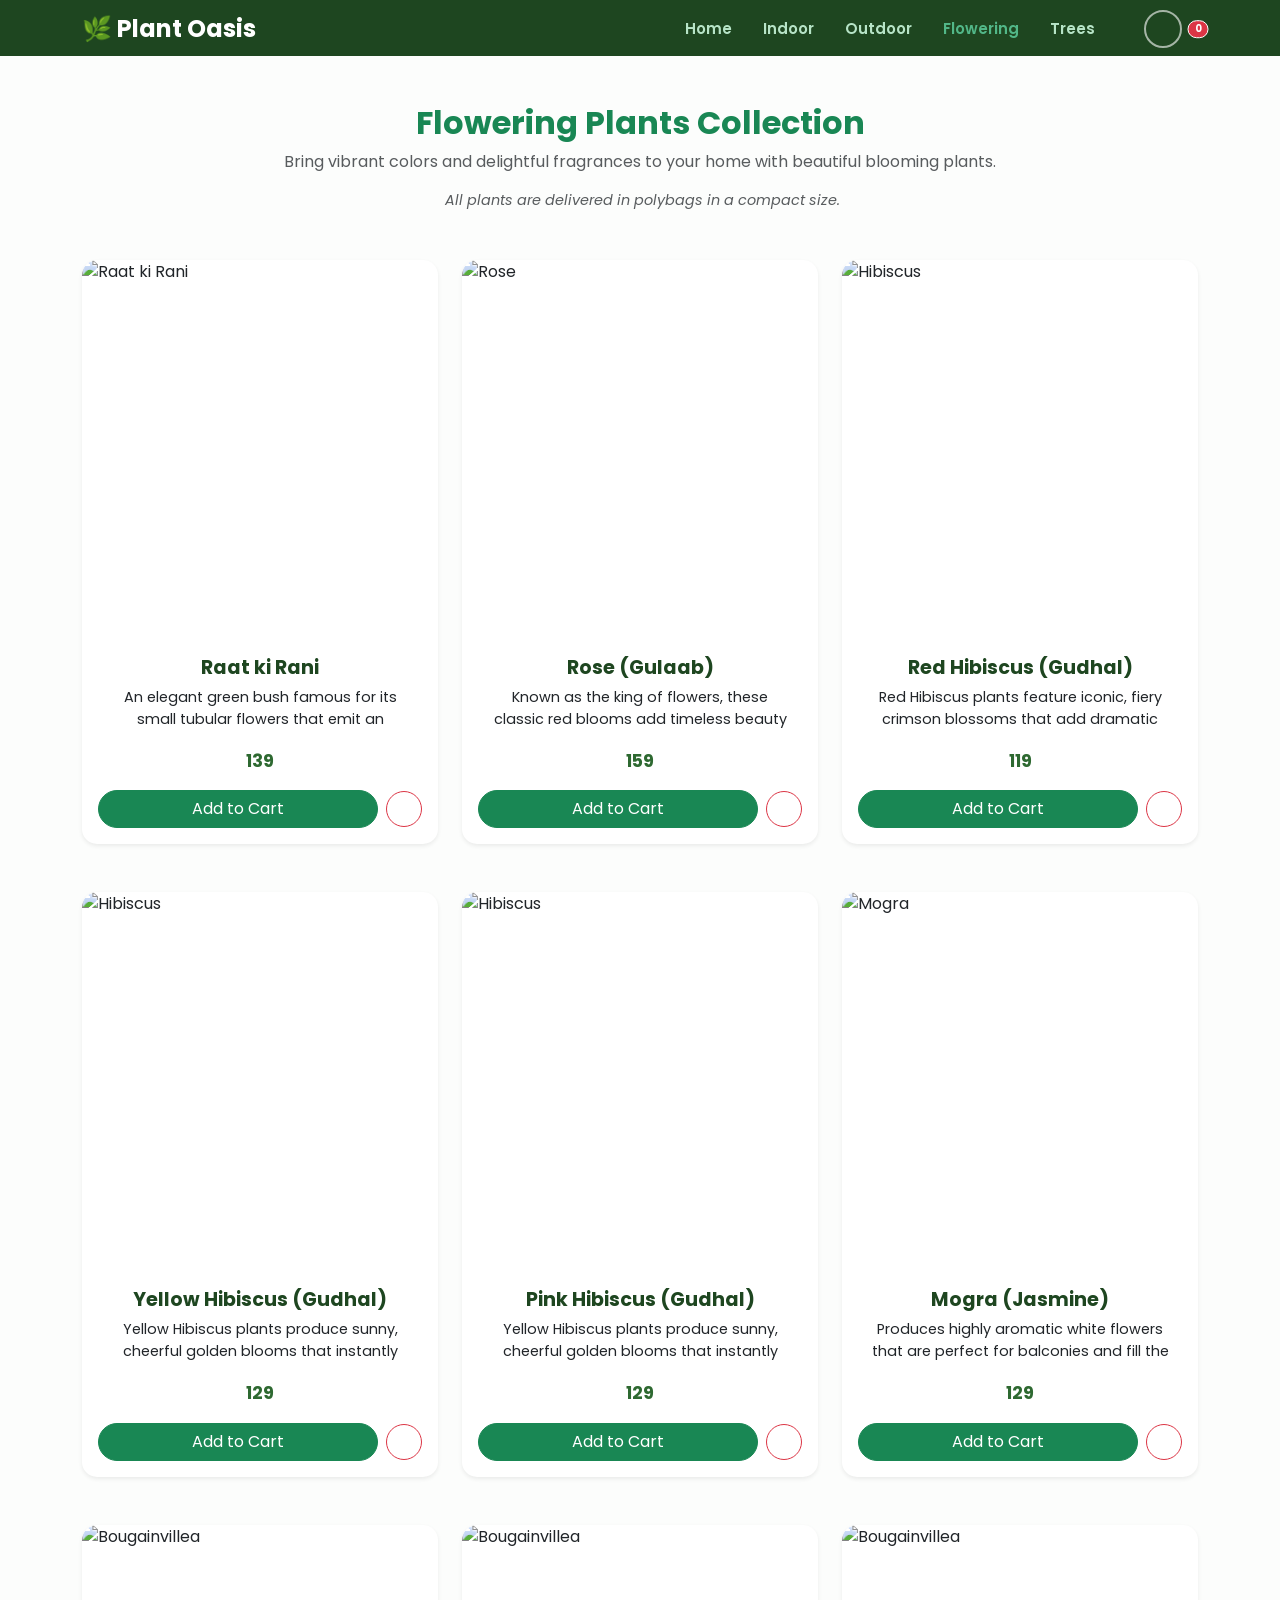
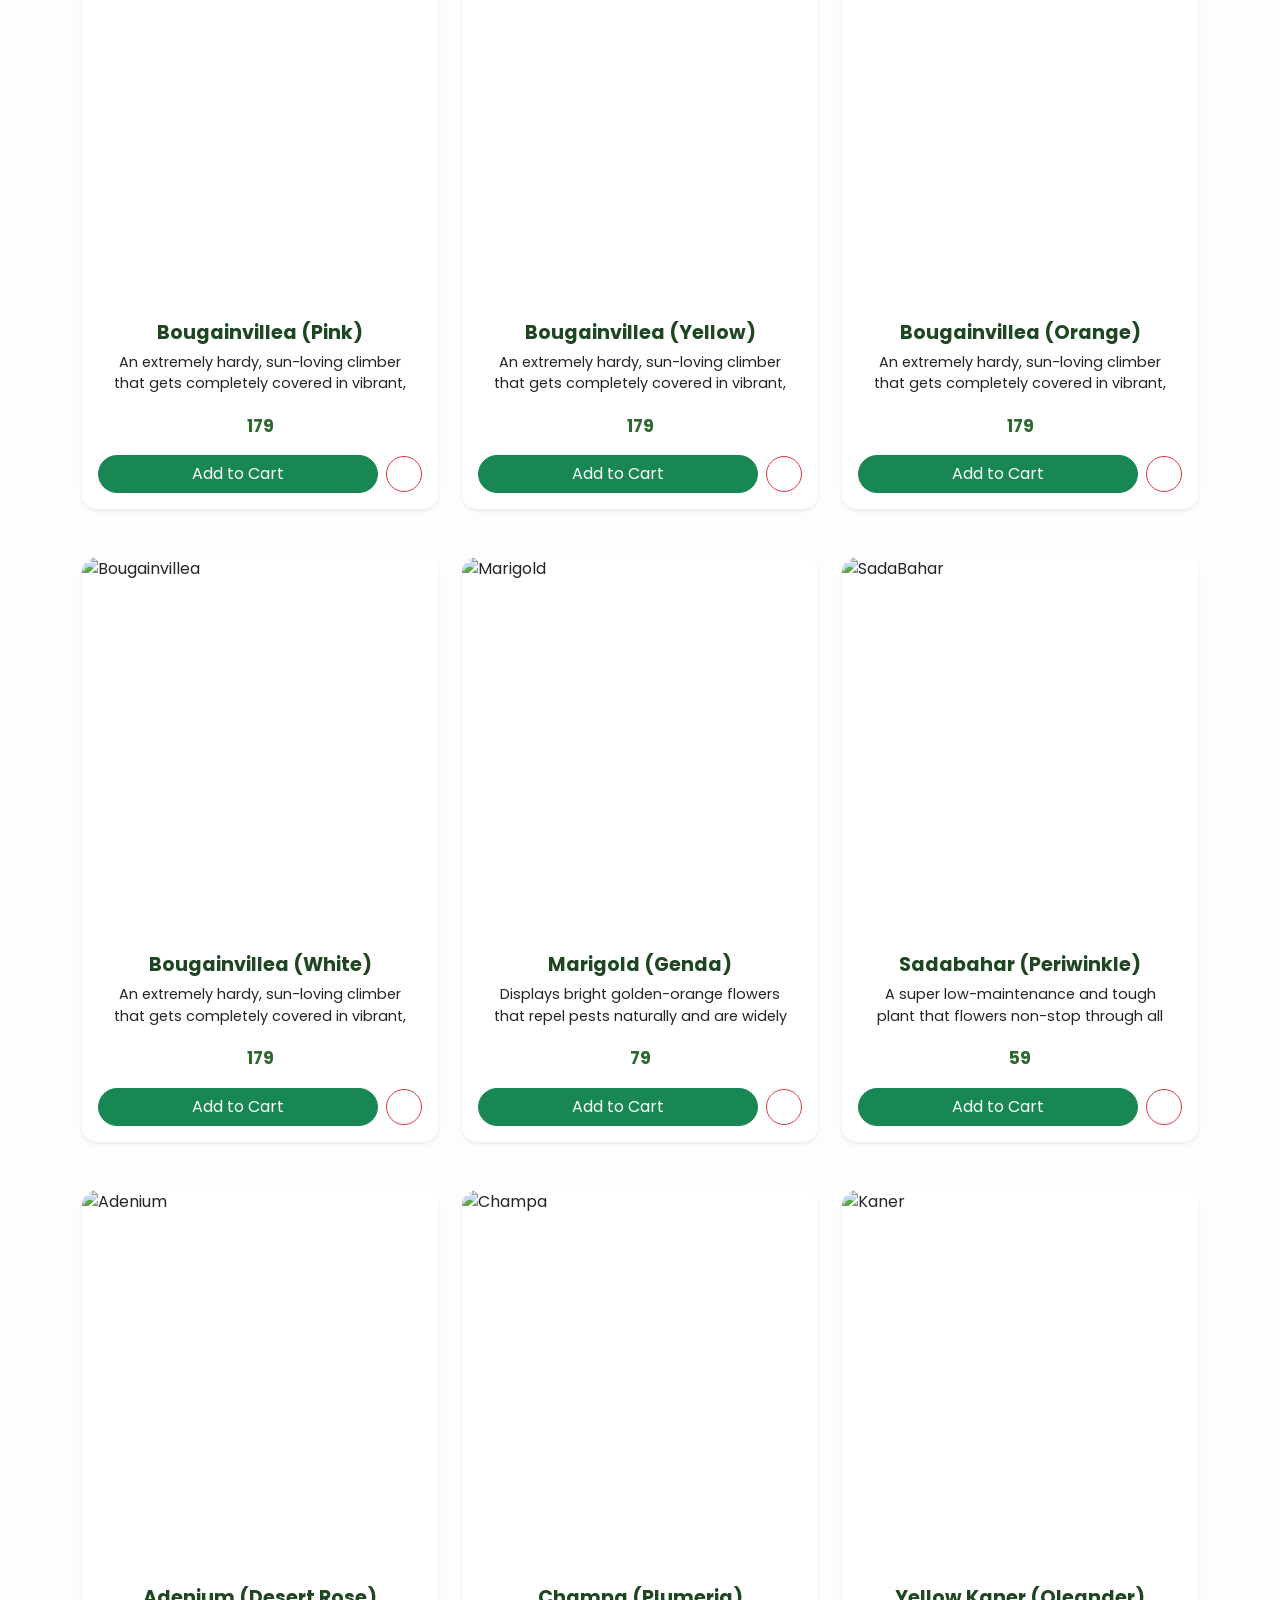
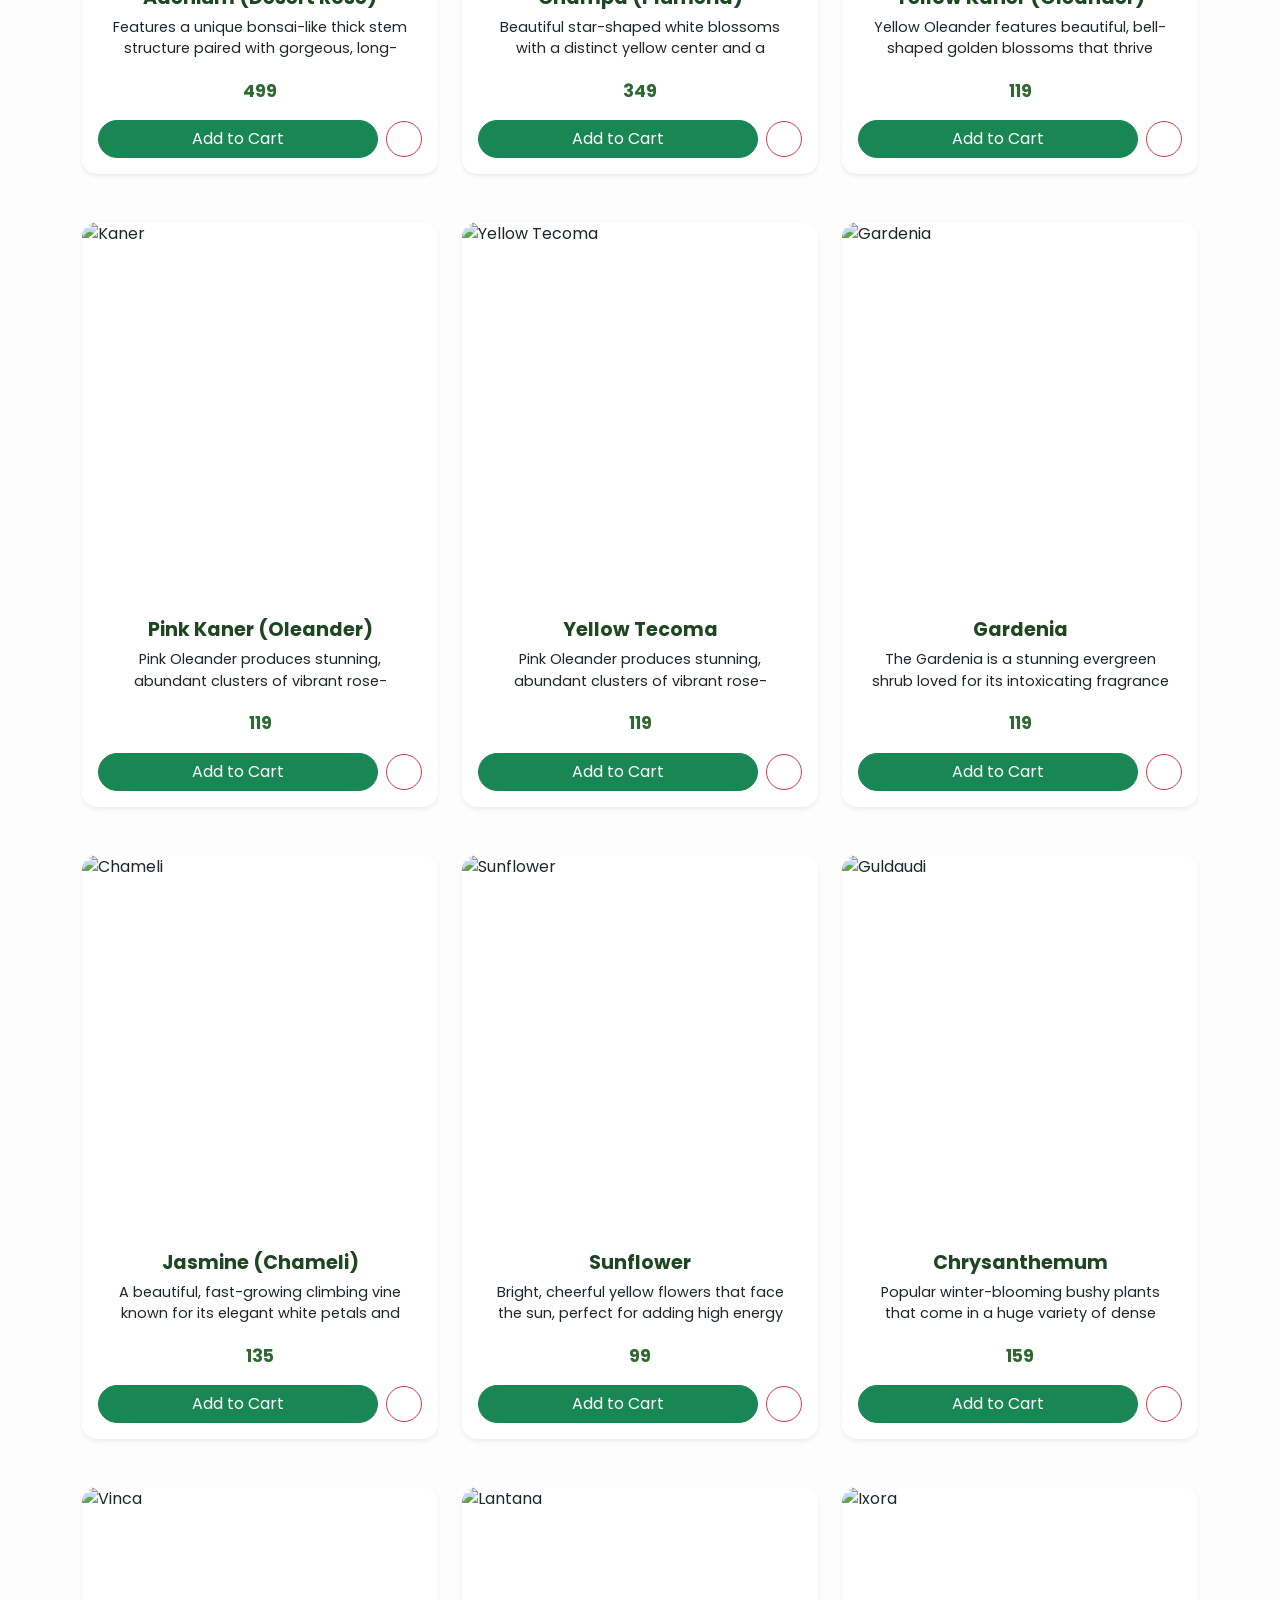
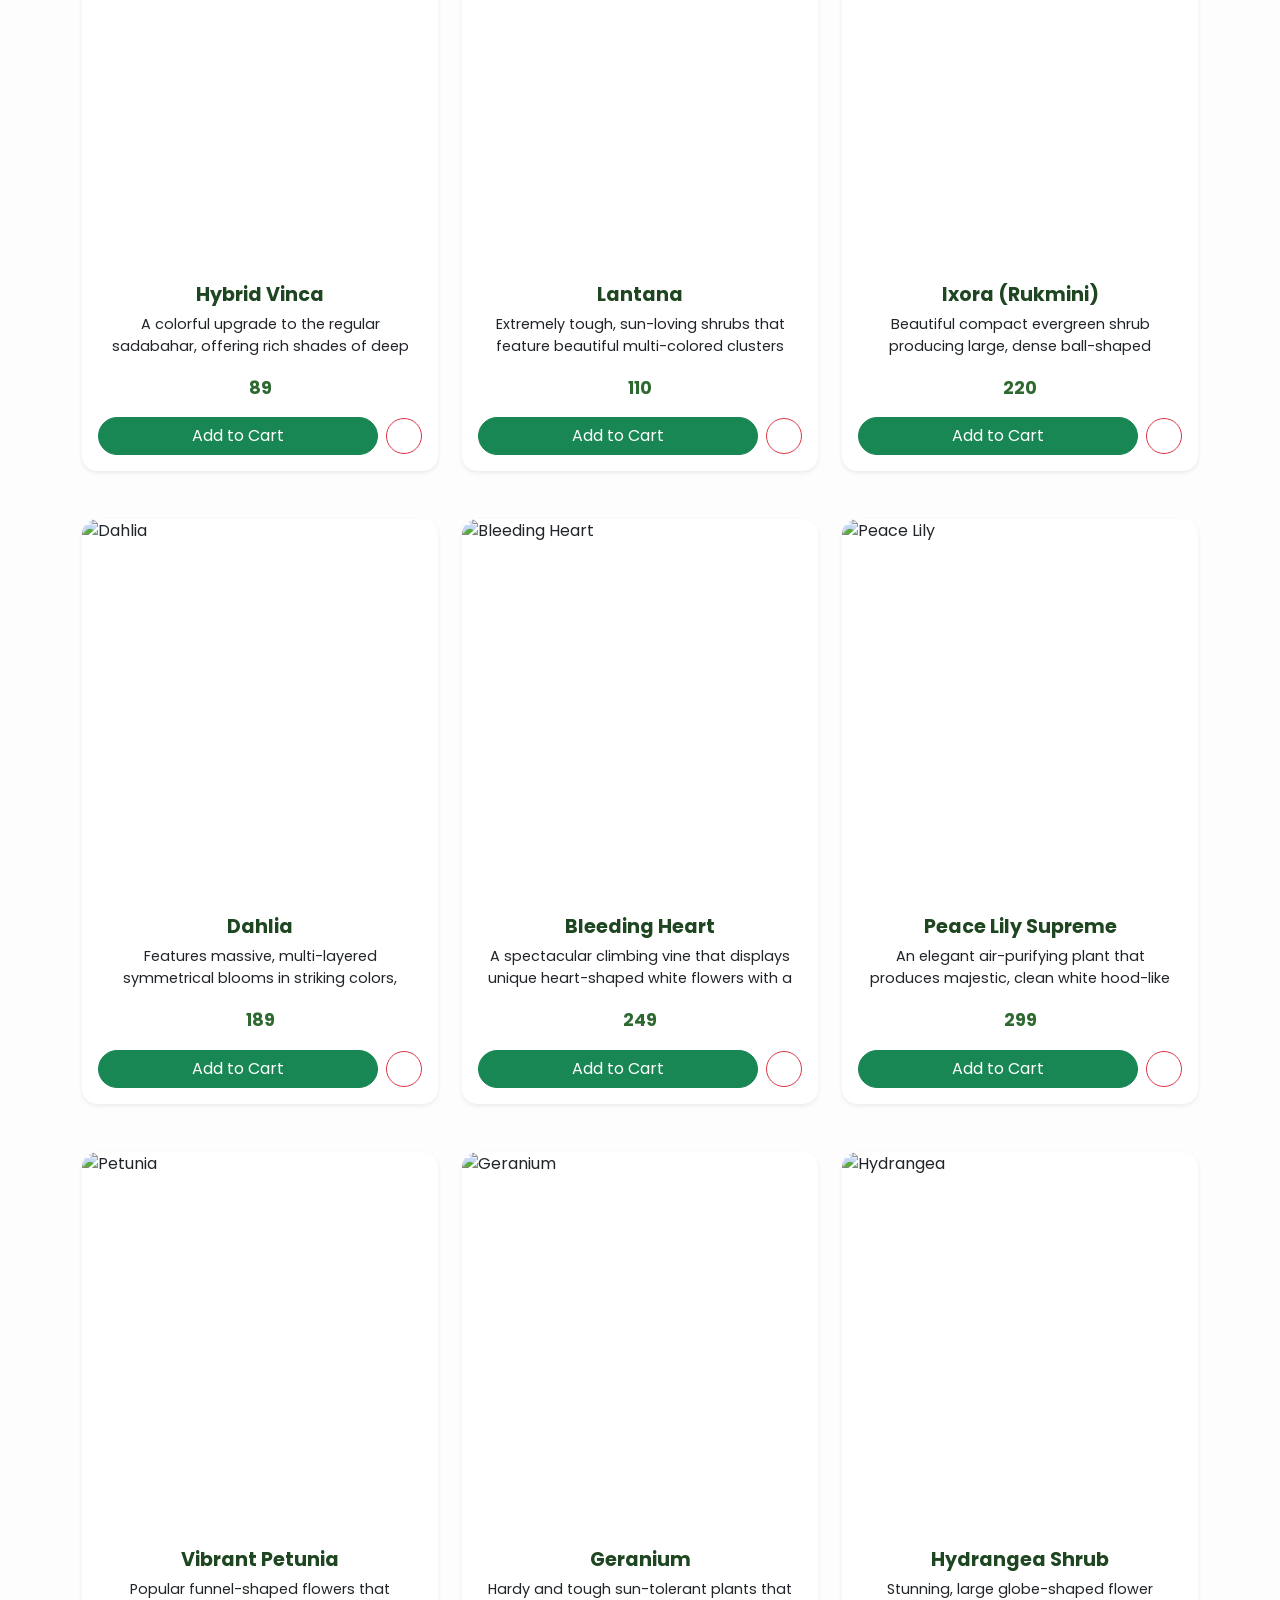
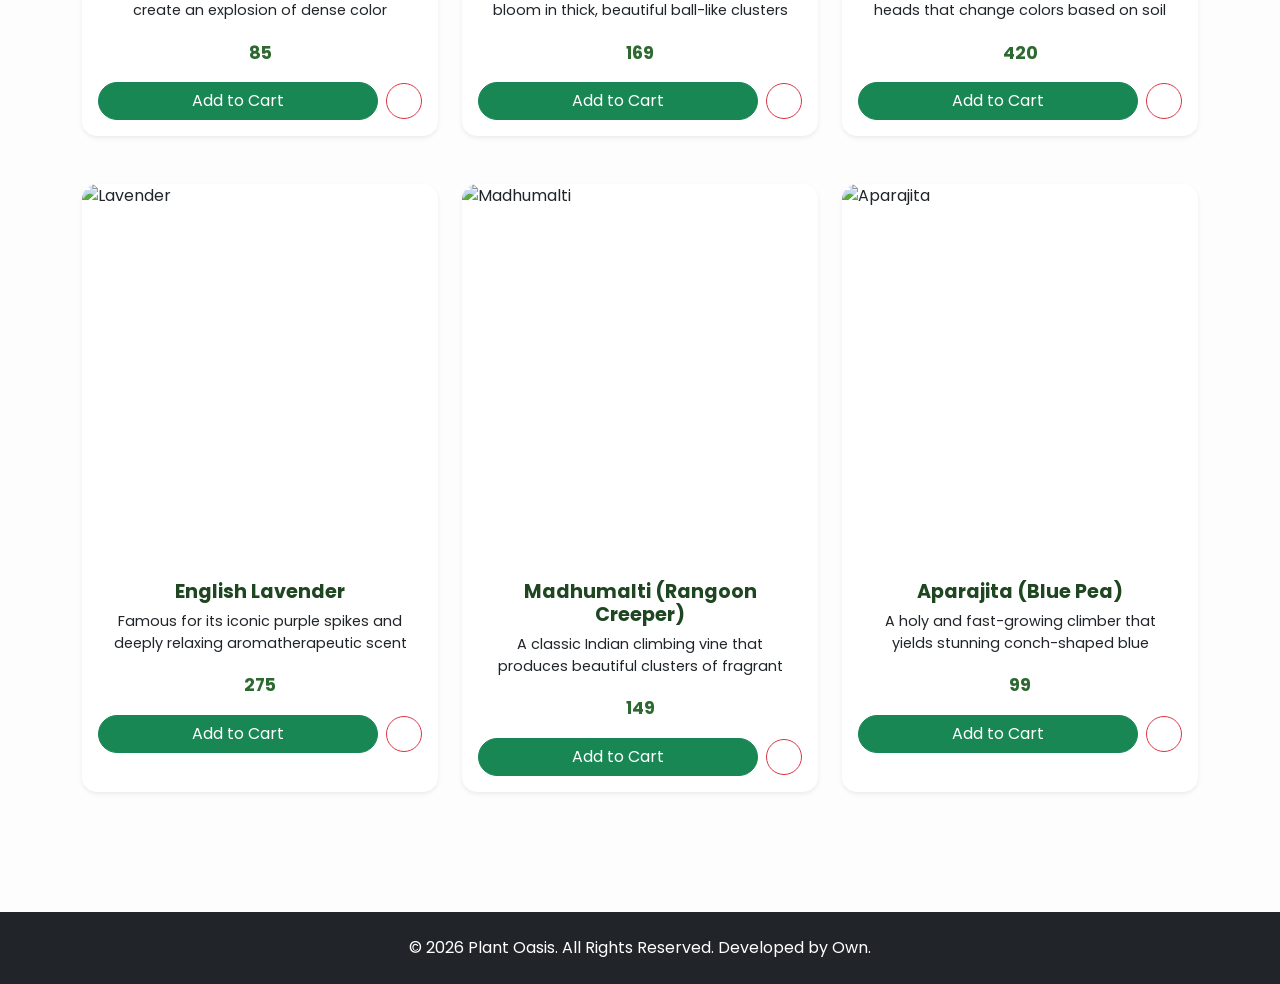
==== commit 98ce74ec: "Updated Exclamation" ====
--- a/FloweringPlants.html
+++ b/FloweringPlants.html
@@ -55,6 +55,10 @@
     <div class="text-center mb-5">
         <h2 class="fw-bold text-success">Flowering Plants Collection</h2>
         <p class="text-muted">Bring vibrant colors and delightful fragrances to your home with beautiful blooming plants.</p>
+        <p class="text-muted" style="font-size: 0.9rem;">
+            <i class="fa-solid fa-circle-info" style="color: #28a745; margin-right: 5px;"></i> 
+            <em>All plants are delivered in polybags in a compact size.</em>
+        </p>
     </div>
 
     <div class="row g-4">
@@ -783,4 +787,4 @@
     });
 </script>
 </body>
-</html>+</html>
